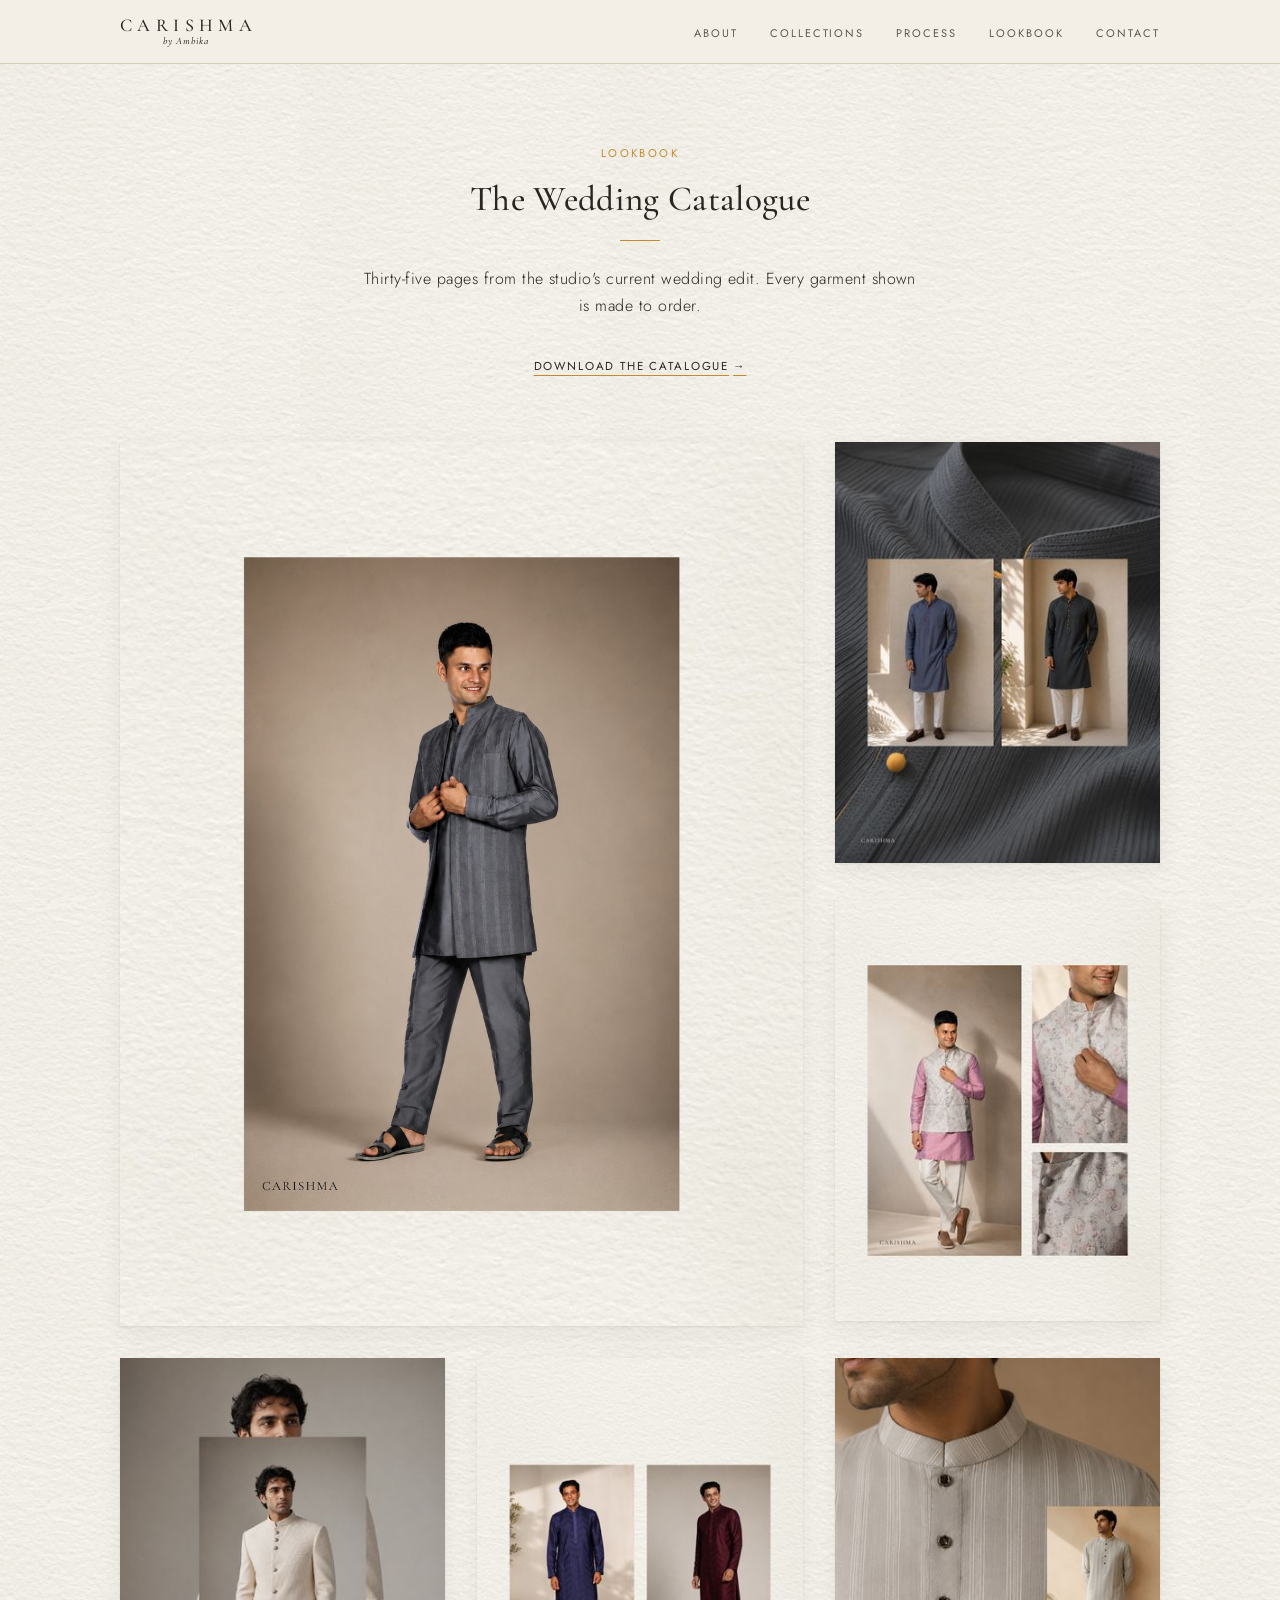
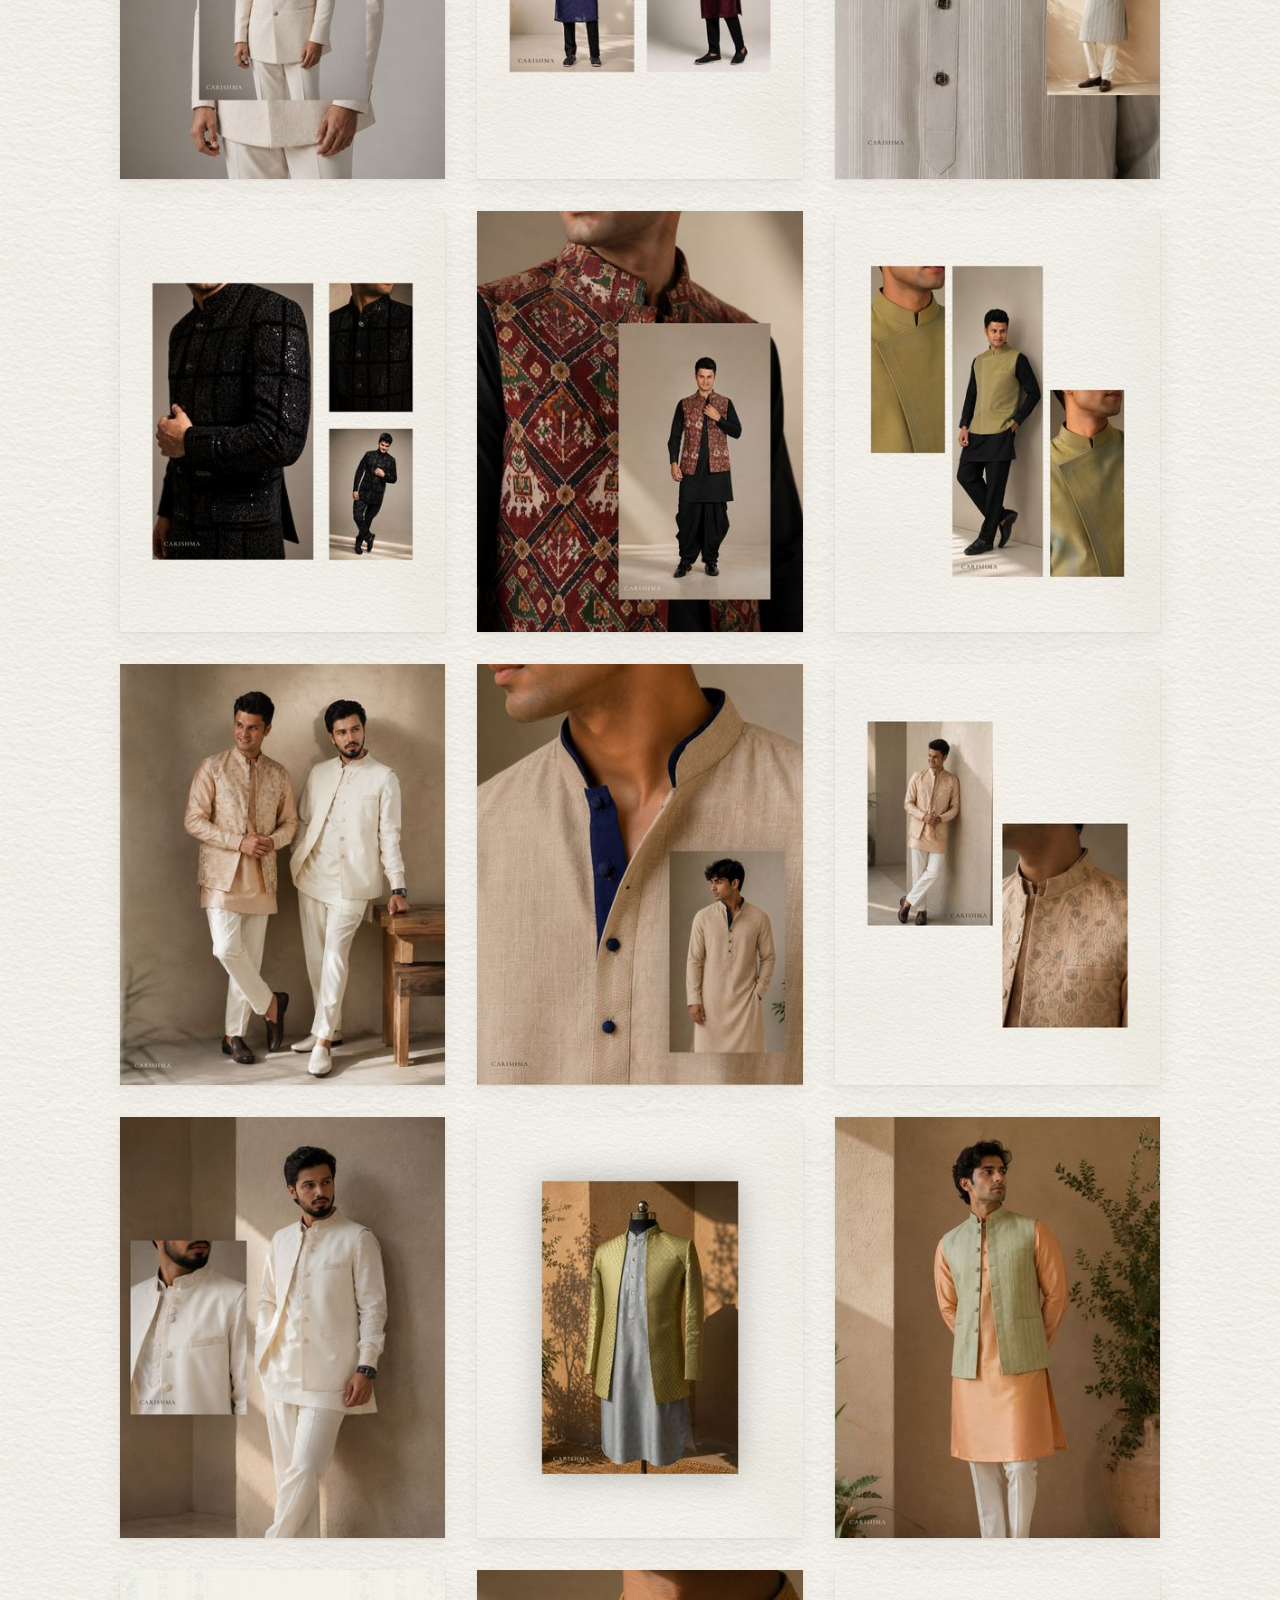
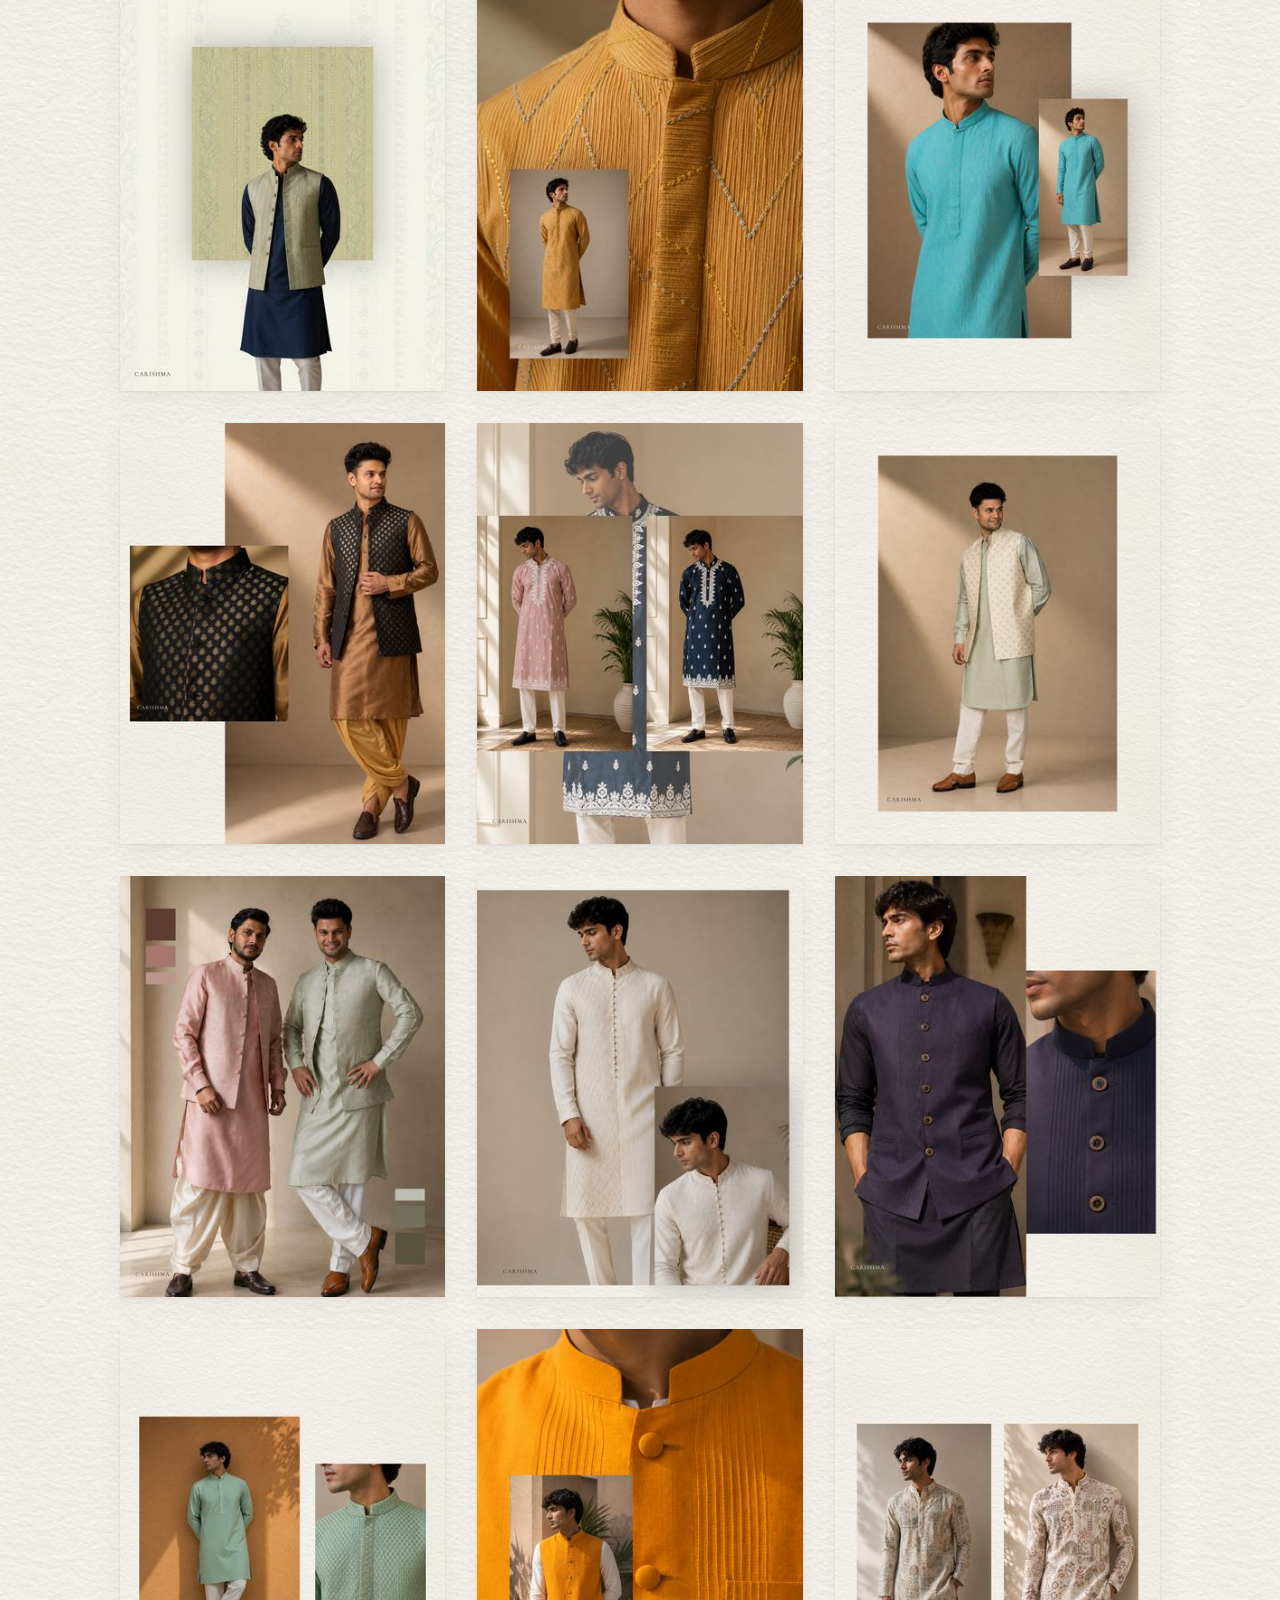
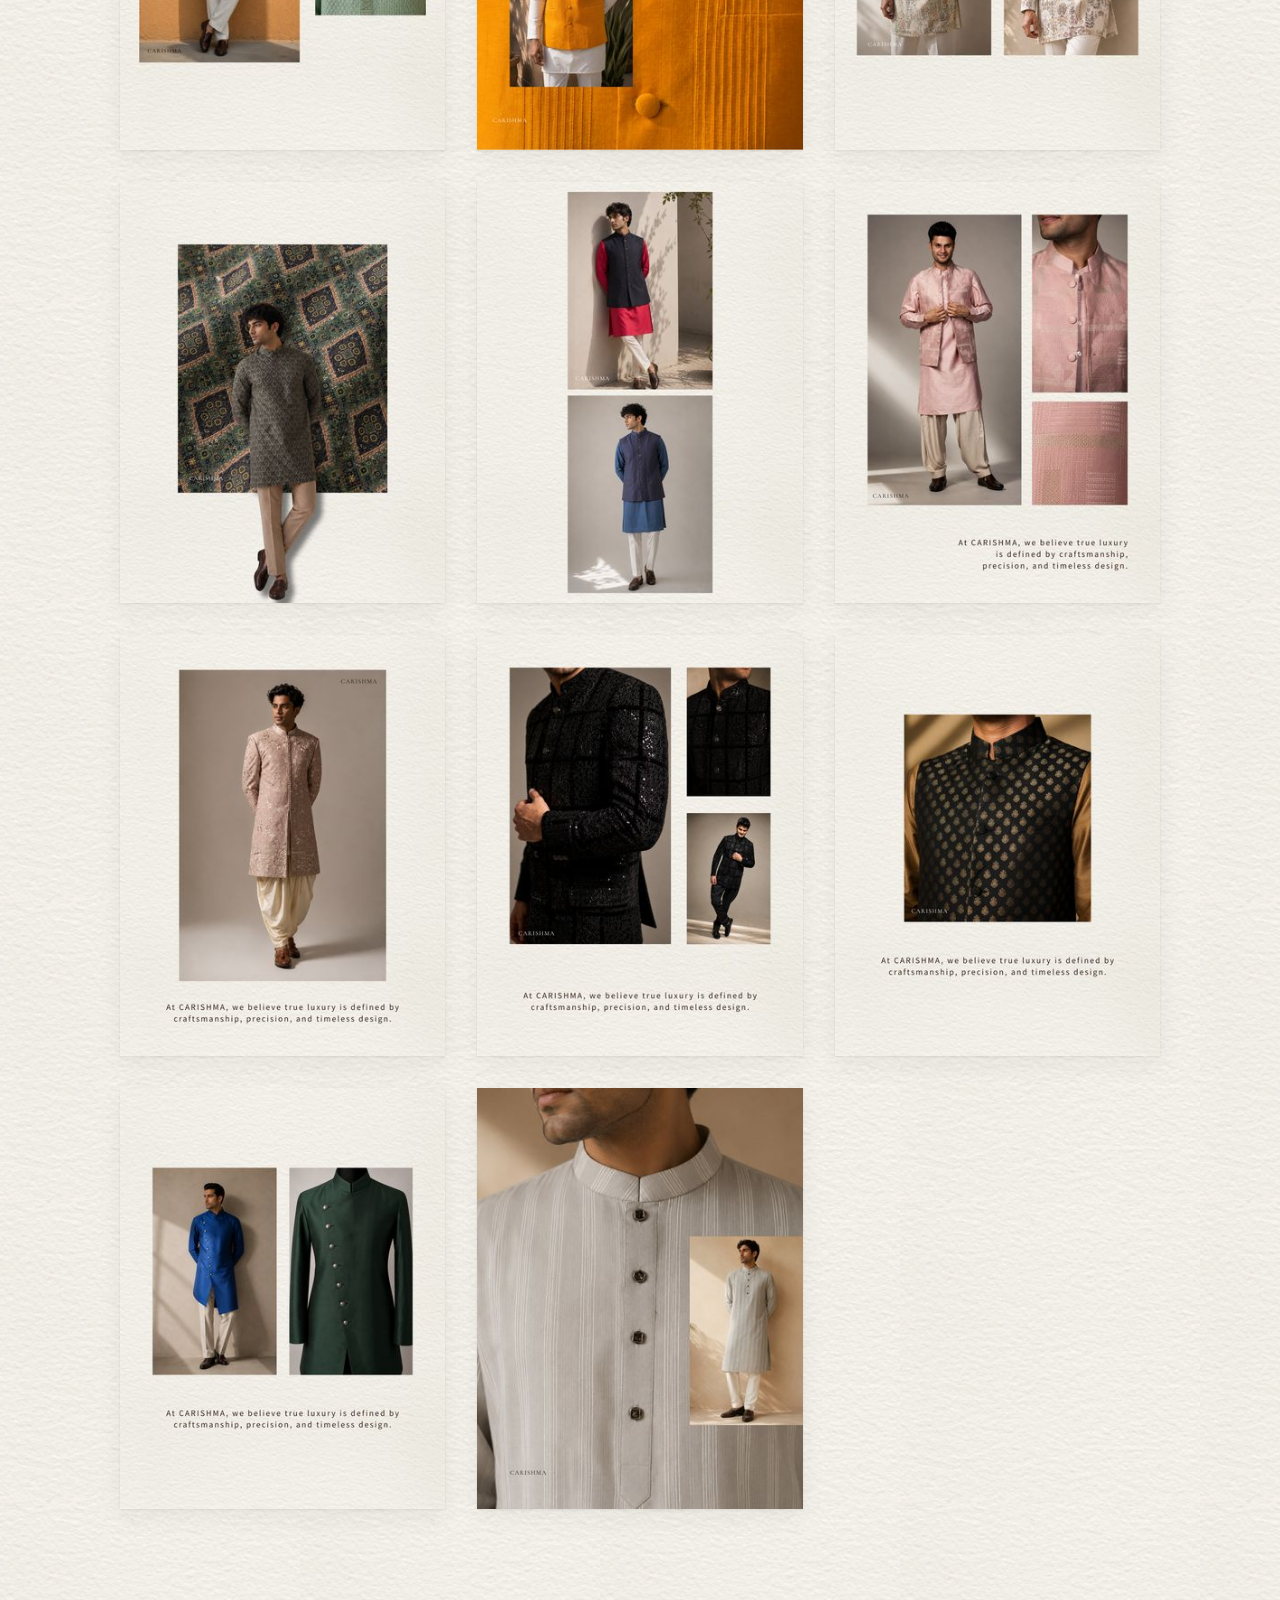
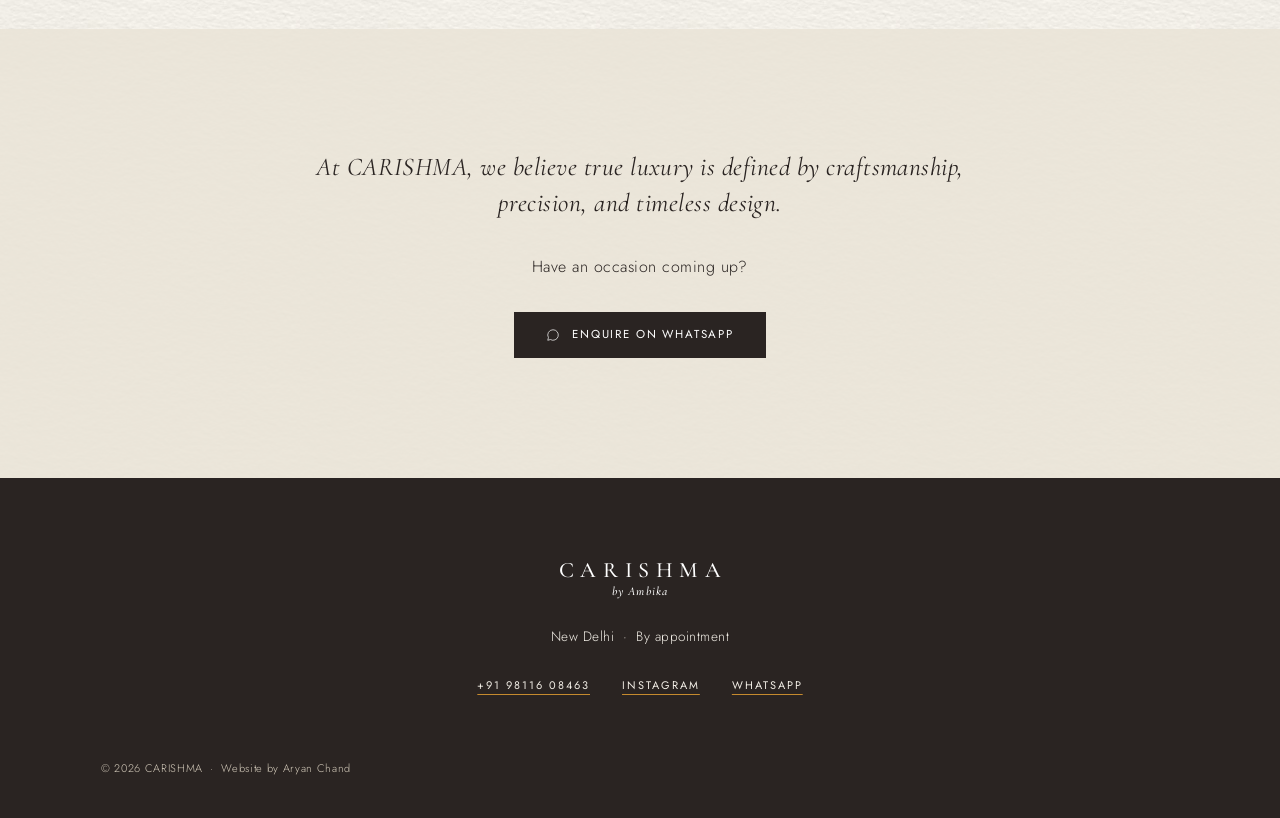
==== lookbook.html @ bf67cc85 "Build CARISHMA site: home, wedding catalogue lookbook, styles, scripts and assets" ====
<!DOCTYPE html>
<html lang="en">
<head>
  <meta charset="UTF-8">
  <meta name="viewport" content="width=device-width, initial-scale=1">
  <title>Wedding Catalogue | CARISHMA</title>
  <meta name="description" content="The CARISHMA wedding catalogue. Thirty-five pages of bespoke Indian menswear from the New Delhi studio, every garment made to order.">
  <link rel="icon" type="image/svg+xml" href="assets/favicon.svg">
  <link rel="preconnect" href="https://fonts.googleapis.com">
  <link rel="preconnect" href="https://fonts.gstatic.com" crossorigin>
  <link href="https://fonts.googleapis.com/css2?family=Cormorant+Garamond:ital,wght@0,400;0,500;1,400;1,500&family=Jost:wght@300;400;500&display=swap" rel="stylesheet">
  <link rel="stylesheet" href="css/style.css">
</head>
<body>

  <a class="skip-link" href="#main">Skip to content</a>

  <header id="site-header">
    <div class="container header__inner">
      <a class="wordmark header__wordmark" href="index.html" aria-label="CARISHMA by Ambika, home">
        <span class="wordmark__name">Carishma</span>
        <span class="wordmark__by">by Ambika</span>
      </a>
      <button class="nav__toggle" type="button" aria-expanded="false" aria-controls="nav-menu">Menu</button>
      <nav id="nav-menu" aria-label="Site">
        <ul class="nav__list">
          <li><a href="index.html#about">About</a></li>
          <li><a href="index.html#collections">Collections</a></li>
          <li><a href="index.html#process">Process</a></li>
          <li><a href="lookbook.html">Lookbook</a></li>
          <li><a href="index.html#enquire">Contact</a></li>
        </ul>
      </nav>
    </div>
  </header>

  <main id="main">

    <section class="container lookbook-intro">
      <span class="label">Lookbook</span>
      <h1>The Wedding Catalogue</h1>
      <p>Thirty-five pages from the studio's current wedding edit. Every garment shown is made to order.</p>
      <a class="link" href="assets/Carishma_Wedding_Catalogue.pdf" download>Download the catalogue</a>
    </section>

    <section class="container" aria-label="Catalogue pages">
      <div class="gallery">
        <figure id="page-01" class="page">
          <a class="page__link" href="assets/catalogue/page-01.jpg">
            <img src="assets/catalogue/page-01-sm.jpg" srcset="assets/catalogue/page-01-thumb.jpg 360w, assets/catalogue/page-01-sm.jpg 600w, assets/catalogue/page-01.jpg 1200w" sizes="(max-width: 720px) 100vw, 680px" width="1200" height="1553" alt="Charcoal pintuck kurta set, full length" fetchpriority="high" decoding="async">
          </a>
        </figure>
        <figure id="page-02" class="page">
          <a class="page__link" href="assets/catalogue/page-02.jpg">
            <img src="assets/catalogue/page-02-sm.jpg" srcset="assets/catalogue/page-02-thumb.jpg 360w, assets/catalogue/page-02-sm.jpg 600w, assets/catalogue/page-02.jpg 1200w" sizes="(max-width: 720px) 50vw, 340px" width="1200" height="1553" alt="Charcoal pintuck kurta, collar detail with two full-length views" decoding="async">
          </a>
        </figure>
        <figure id="page-03" class="page">
          <a class="page__link" href="assets/catalogue/page-03.jpg">
            <img src="assets/catalogue/page-03-sm.jpg" srcset="assets/catalogue/page-03-thumb.jpg 360w, assets/catalogue/page-03-sm.jpg 600w, assets/catalogue/page-03.jpg 1200w" sizes="(max-width: 720px) 50vw, 340px" width="1200" height="1553" alt="Grey floral printed Nehru jacket over pink kurta" decoding="async">
          </a>
        </figure>
        <figure id="page-04" class="page">
          <a class="page__link" href="assets/catalogue/page-04.jpg">
            <img src="assets/catalogue/page-04-sm.jpg" srcset="assets/catalogue/page-04-thumb.jpg 360w, assets/catalogue/page-04-sm.jpg 600w, assets/catalogue/page-04.jpg 1200w" sizes="(max-width: 720px) 50vw, 340px" width="1200" height="1553" alt="Ivory textured bandhgala with ivory trousers" decoding="async">
          </a>
        </figure>
        <figure id="page-05" class="page">
          <a class="page__link" href="assets/catalogue/page-05.jpg">
            <img src="assets/catalogue/page-05-sm.jpg" srcset="assets/catalogue/page-05-thumb.jpg 360w, assets/catalogue/page-05-sm.jpg 600w, assets/catalogue/page-05.jpg 1200w" sizes="(max-width: 720px) 50vw, 340px" width="1200" height="1553" alt="Navy and wine embroidered kurta sets, two looks" decoding="async">
          </a>
        </figure>
        <figure id="page-06" class="page">
          <a class="page__link" href="assets/catalogue/page-06.jpg">
            <img src="assets/catalogue/page-06-sm.jpg" srcset="assets/catalogue/page-06-thumb.jpg 360w, assets/catalogue/page-06-sm.jpg 600w, assets/catalogue/page-06.jpg 1200w" sizes="(max-width: 720px) 50vw, 340px" width="1200" height="1553" alt="Grey striped kurta, button placket detail" decoding="async">
          </a>
        </figure>
        <figure id="page-07" class="page">
          <a class="page__link" href="assets/catalogue/page-07.jpg">
            <img src="assets/catalogue/page-07-sm.jpg" srcset="assets/catalogue/page-07-thumb.jpg 360w, assets/catalogue/page-07-sm.jpg 600w, assets/catalogue/page-07.jpg 1200w" sizes="(max-width: 720px) 50vw, 340px" width="1200" height="1553" alt="Black sequinned check bandhgala" loading="lazy" decoding="async">
          </a>
        </figure>
        <figure id="page-08" class="page">
          <a class="page__link" href="assets/catalogue/page-08.jpg">
            <img src="assets/catalogue/page-08-sm.jpg" srcset="assets/catalogue/page-08-thumb.jpg 360w, assets/catalogue/page-08-sm.jpg 600w, assets/catalogue/page-08.jpg 1200w" sizes="(max-width: 720px) 50vw, 340px" width="1200" height="1553" alt="Red Patola-print Nehru jacket over black kurta and dhoti" loading="lazy" decoding="async">
          </a>
        </figure>
        <figure id="page-09" class="page">
          <a class="page__link" href="assets/catalogue/page-09.jpg">
            <img src="assets/catalogue/page-09-sm.jpg" srcset="assets/catalogue/page-09-thumb.jpg 360w, assets/catalogue/page-09-sm.jpg 600w, assets/catalogue/page-09.jpg 1200w" sizes="(max-width: 720px) 50vw, 340px" width="1200" height="1553" alt="Olive Nehru jacket over black kurta" loading="lazy" decoding="async">
          </a>
        </figure>
        <figure id="page-10" class="page">
          <a class="page__link" href="assets/catalogue/page-10.jpg">
            <img src="assets/catalogue/page-10-sm.jpg" srcset="assets/catalogue/page-10-thumb.jpg 360w, assets/catalogue/page-10-sm.jpg 600w, assets/catalogue/page-10.jpg 1200w" sizes="(max-width: 720px) 50vw, 340px" width="1200" height="1553" alt="Two men in beige and ivory bandhgala and Nehru jacket sets" loading="lazy" decoding="async">
          </a>
        </figure>
        <figure id="page-11" class="page">
          <a class="page__link" href="assets/catalogue/page-11.jpg">
            <img src="assets/catalogue/page-11-sm.jpg" srcset="assets/catalogue/page-11-thumb.jpg 360w, assets/catalogue/page-11-sm.jpg 600w, assets/catalogue/page-11.jpg 1200w" sizes="(max-width: 720px) 50vw, 340px" width="1200" height="1553" alt="Beige kurta with navy contrast collar, detail" loading="lazy" decoding="async">
          </a>
        </figure>
        <figure id="page-12" class="page">
          <a class="page__link" href="assets/catalogue/page-12.jpg">
            <img src="assets/catalogue/page-12-sm.jpg" srcset="assets/catalogue/page-12-thumb.jpg 360w, assets/catalogue/page-12-sm.jpg 600w, assets/catalogue/page-12.jpg 1200w" sizes="(max-width: 720px) 50vw, 340px" width="1200" height="1553" alt="Beige embroidered Nehru jacket over matching kurta" loading="lazy" decoding="async">
          </a>
        </figure>
        <figure id="page-13" class="page">
          <a class="page__link" href="assets/catalogue/page-13.jpg">
            <img src="assets/catalogue/page-13-sm.jpg" srcset="assets/catalogue/page-13-thumb.jpg 360w, assets/catalogue/page-13-sm.jpg 600w, assets/catalogue/page-13.jpg 1200w" sizes="(max-width: 720px) 50vw, 340px" width="1200" height="1553" alt="Ivory Nehru jacket over ivory kurta, seated" loading="lazy" decoding="async">
          </a>
        </figure>
        <figure id="page-14" class="page">
          <a class="page__link" href="assets/catalogue/page-14.jpg">
            <img src="assets/catalogue/page-14-sm.jpg" srcset="assets/catalogue/page-14-thumb.jpg 360w, assets/catalogue/page-14-sm.jpg 600w, assets/catalogue/page-14.jpg 1200w" sizes="(max-width: 720px) 50vw, 340px" width="1200" height="1553" alt="Lime brocade Nehru jacket over grey kurta on mannequin" loading="lazy" decoding="async">
          </a>
        </figure>
        <figure id="page-15" class="page">
          <a class="page__link" href="assets/catalogue/page-15.jpg">
            <img src="assets/catalogue/page-15-sm.jpg" srcset="assets/catalogue/page-15-thumb.jpg 360w, assets/catalogue/page-15-sm.jpg 600w, assets/catalogue/page-15.jpg 1200w" sizes="(max-width: 720px) 50vw, 340px" width="1200" height="1553" alt="Sage pintuck Nehru jacket over peach kurta" loading="lazy" decoding="async">
          </a>
        </figure>
        <figure id="page-16" class="page">
          <a class="page__link" href="assets/catalogue/page-16.jpg">
            <img src="assets/catalogue/page-16-sm.jpg" srcset="assets/catalogue/page-16-thumb.jpg 360w, assets/catalogue/page-16-sm.jpg 600w, assets/catalogue/page-16.jpg 1200w" sizes="(max-width: 720px) 50vw, 340px" width="1200" height="1553" alt="Sage jacquard Nehru jacket over navy kurta" loading="lazy" decoding="async">
          </a>
        </figure>
        <figure id="page-17" class="page">
          <a class="page__link" href="assets/catalogue/page-17.jpg">
            <img src="assets/catalogue/page-17-sm.jpg" srcset="assets/catalogue/page-17-thumb.jpg 360w, assets/catalogue/page-17-sm.jpg 600w, assets/catalogue/page-17.jpg 1200w" sizes="(max-width: 720px) 50vw, 340px" width="1200" height="1553" alt="Mustard pintuck kurta with zigzag embroidery, collar detail" loading="lazy" decoding="async">
          </a>
        </figure>
        <figure id="page-18" class="page">
          <a class="page__link" href="assets/catalogue/page-18.jpg">
            <img src="assets/catalogue/page-18-sm.jpg" srcset="assets/catalogue/page-18-thumb.jpg 360w, assets/catalogue/page-18-sm.jpg 600w, assets/catalogue/page-18.jpg 1200w" sizes="(max-width: 720px) 50vw, 340px" width="1200" height="1553" alt="Turquoise kurta set" loading="lazy" decoding="async">
          </a>
        </figure>
        <figure id="page-19" class="page">
          <a class="page__link" href="assets/catalogue/page-19.jpg">
            <img src="assets/catalogue/page-19-sm.jpg" srcset="assets/catalogue/page-19-thumb.jpg 360w, assets/catalogue/page-19-sm.jpg 600w, assets/catalogue/page-19.jpg 1200w" sizes="(max-width: 720px) 50vw, 340px" width="1200" height="1553" alt="Black embroidered Nehru jacket over bronze kurta and mustard dhoti" loading="lazy" decoding="async">
          </a>
        </figure>
        <figure id="page-20" class="page">
          <a class="page__link" href="assets/catalogue/page-20.jpg">
            <img src="assets/catalogue/page-20-sm.jpg" srcset="assets/catalogue/page-20-thumb.jpg 360w, assets/catalogue/page-20-sm.jpg 600w, assets/catalogue/page-20.jpg 1200w" sizes="(max-width: 720px) 50vw, 340px" width="1200" height="1553" alt="Rose and navy kurtas with white threadwork embroidery" loading="lazy" decoding="async">
          </a>
        </figure>
        <figure id="page-21" class="page">
          <a class="page__link" href="assets/catalogue/page-21.jpg">
            <img src="assets/catalogue/page-21-sm.jpg" srcset="assets/catalogue/page-21-thumb.jpg 360w, assets/catalogue/page-21-sm.jpg 600w, assets/catalogue/page-21.jpg 1200w" sizes="(max-width: 720px) 50vw, 340px" width="1200" height="1553" alt="Ivory printed Nehru jacket over sage kurta" loading="lazy" decoding="async">
          </a>
        </figure>
        <figure id="page-22" class="page">
          <a class="page__link" href="assets/catalogue/page-22.jpg">
            <img src="assets/catalogue/page-22-sm.jpg" srcset="assets/catalogue/page-22-thumb.jpg 360w, assets/catalogue/page-22-sm.jpg 600w, assets/catalogue/page-22.jpg 1200w" sizes="(max-width: 720px) 50vw, 340px" width="1200" height="1553" alt="Blush and sage Nehru jacket sets, two looks with colour swatches" loading="lazy" decoding="async">
          </a>
        </figure>
        <figure id="page-23" class="page">
          <a class="page__link" href="assets/catalogue/page-23.jpg">
            <img src="assets/catalogue/page-23-sm.jpg" srcset="assets/catalogue/page-23-thumb.jpg 360w, assets/catalogue/page-23-sm.jpg 600w, assets/catalogue/page-23.jpg 1200w" sizes="(max-width: 720px) 50vw, 340px" width="1200" height="1553" alt="Ivory self-textured kurta, two views" loading="lazy" decoding="async">
          </a>
        </figure>
        <figure id="page-24" class="page">
          <a class="page__link" href="assets/catalogue/page-24.jpg">
            <img src="assets/catalogue/page-24-sm.jpg" srcset="assets/catalogue/page-24-thumb.jpg 360w, assets/catalogue/page-24-sm.jpg 600w, assets/catalogue/page-24.jpg 1200w" sizes="(max-width: 720px) 50vw, 340px" width="1200" height="1553" alt="Navy pintuck Nehru jacket, button detail" loading="lazy" decoding="async">
          </a>
        </figure>
        <figure id="page-25" class="page">
          <a class="page__link" href="assets/catalogue/page-25.jpg">
            <img src="assets/catalogue/page-25-sm.jpg" srcset="assets/catalogue/page-25-thumb.jpg 360w, assets/catalogue/page-25-sm.jpg 600w, assets/catalogue/page-25.jpg 1200w" sizes="(max-width: 720px) 50vw, 340px" width="1200" height="1553" alt="Sage embroidered kurta against ochre wall" loading="lazy" decoding="async">
          </a>
        </figure>
        <figure id="page-26" class="page">
          <a class="page__link" href="assets/catalogue/page-26.jpg">
            <img src="assets/catalogue/page-26-sm.jpg" srcset="assets/catalogue/page-26-thumb.jpg 360w, assets/catalogue/page-26-sm.jpg 600w, assets/catalogue/page-26.jpg 1200w" sizes="(max-width: 720px) 50vw, 340px" width="1200" height="1553" alt="Mustard pintuck Nehru jacket, detail" loading="lazy" decoding="async">
          </a>
        </figure>
        <figure id="page-27" class="page">
          <a class="page__link" href="assets/catalogue/page-27.jpg">
            <img src="assets/catalogue/page-27-sm.jpg" srcset="assets/catalogue/page-27-thumb.jpg 360w, assets/catalogue/page-27-sm.jpg 600w, assets/catalogue/page-27.jpg 1200w" sizes="(max-width: 720px) 50vw, 340px" width="1200" height="1553" alt="Two printed kurtas in cream florals" loading="lazy" decoding="async">
          </a>
        </figure>
        <figure id="page-28" class="page">
          <a class="page__link" href="assets/catalogue/page-28.jpg">
            <img src="assets/catalogue/page-28-sm.jpg" srcset="assets/catalogue/page-28-thumb.jpg 360w, assets/catalogue/page-28-sm.jpg 600w, assets/catalogue/page-28.jpg 1200w" sizes="(max-width: 720px) 50vw, 340px" width="1200" height="1553" alt="Olive Ajrakh-print kurta" loading="lazy" decoding="async">
          </a>
        </figure>
        <figure id="page-29" class="page">
          <a class="page__link" href="assets/catalogue/page-29.jpg">
            <img src="assets/catalogue/page-29-sm.jpg" srcset="assets/catalogue/page-29-thumb.jpg 360w, assets/catalogue/page-29-sm.jpg 600w, assets/catalogue/page-29.jpg 1200w" sizes="(max-width: 720px) 50vw, 340px" width="1200" height="1553" alt="Navy Nehru jacket over red kurta and over blue kurta, two looks" loading="lazy" decoding="async">
          </a>
        </figure>
        <figure id="page-30" class="page">
          <a class="page__link" href="assets/catalogue/page-30.jpg">
            <img src="assets/catalogue/page-30-sm.jpg" srcset="assets/catalogue/page-30-thumb.jpg 360w, assets/catalogue/page-30-sm.jpg 600w, assets/catalogue/page-30.jpg 1200w" sizes="(max-width: 720px) 50vw, 340px" width="1200" height="1553" alt="Rose pink Nehru jacket and kurta with dhoti, fabric detail" loading="lazy" decoding="async">
          </a>
        </figure>
        <figure id="page-31" class="page">
          <a class="page__link" href="assets/catalogue/page-31.jpg">
            <img src="assets/catalogue/page-31-sm.jpg" srcset="assets/catalogue/page-31-thumb.jpg 360w, assets/catalogue/page-31-sm.jpg 600w, assets/catalogue/page-31.jpg 1200w" sizes="(max-width: 720px) 50vw, 340px" width="1200" height="1553" alt="Rose pink embroidered sherwani with ivory dhoti" loading="lazy" decoding="async">
          </a>
        </figure>
        <figure id="page-32" class="page">
          <a class="page__link" href="assets/catalogue/page-32.jpg">
            <img src="assets/catalogue/page-32-sm.jpg" srcset="assets/catalogue/page-32-thumb.jpg 360w, assets/catalogue/page-32-sm.jpg 600w, assets/catalogue/page-32.jpg 1200w" sizes="(max-width: 720px) 50vw, 340px" width="1200" height="1553" alt="Black sequinned check bandhgala, three views" loading="lazy" decoding="async">
          </a>
        </figure>
        <figure id="page-33" class="page">
          <a class="page__link" href="assets/catalogue/page-33.jpg">
            <img src="assets/catalogue/page-33-sm.jpg" srcset="assets/catalogue/page-33-thumb.jpg 360w, assets/catalogue/page-33-sm.jpg 600w, assets/catalogue/page-33.jpg 1200w" sizes="(max-width: 720px) 50vw, 340px" width="1200" height="1553" alt="Black brocade Nehru jacket with gold motif over bronze kurta" loading="lazy" decoding="async">
          </a>
        </figure>
        <figure id="page-34" class="page">
          <a class="page__link" href="assets/catalogue/page-34.jpg">
            <img src="assets/catalogue/page-34-sm.jpg" srcset="assets/catalogue/page-34-thumb.jpg 360w, assets/catalogue/page-34-sm.jpg 600w, assets/catalogue/page-34.jpg 1200w" sizes="(max-width: 720px) 50vw, 340px" width="1200" height="1553" alt="Royal blue kurta and emerald green angrakha-style sherwani" loading="lazy" decoding="async">
          </a>
        </figure>
        <figure id="page-35" class="page">
          <a class="page__link" href="assets/catalogue/page-35.jpg">
            <img src="assets/catalogue/page-35-sm.jpg" srcset="assets/catalogue/page-35-thumb.jpg 360w, assets/catalogue/page-35-sm.jpg 600w, assets/catalogue/page-35.jpg 1200w" sizes="(max-width: 720px) 50vw, 340px" width="1200" height="1553" alt="Grey striped kurta, collar and button detail" loading="lazy" decoding="async">
          </a>
        </figure>
      </div>
    </section>

    <section class="section section--alt cta-band">
      <div class="container" data-reveal>
        <p class="motto">At CARISHMA, we believe true luxury is defined by craftsmanship, precision, and timeless design.</p>
        <p>Have an occasion coming up?</p>
        <a class="btn" href="https://wa.me/919811608463?text=Hello%20Ambika%2C%20I%27d%20like%20to%20enquire%20about%20a%20bespoke%20order." target="_blank" rel="noopener">
          <svg viewBox="0 0 24 24" aria-hidden="true"><path d="M12 3a9 9 0 0 0-7.8 13.5L3 21l4.6-1.2A9 9 0 1 0 12 3z"/></svg>
          Enquire on WhatsApp
        </a>
      </div>
    </section>

  </main>

  <footer class="site-footer">
    <a class="wordmark" href="index.html" aria-label="CARISHMA by Ambika, home">
      <span class="wordmark__name">Carishma</span>
      <span class="wordmark__by">by Ambika</span>
    </a>
    <p class="footer__line">New Delhi &nbsp;&middot;&nbsp; By appointment</p>
    <div class="footer__links">
      <a href="tel:+919811608463">+91 98116 08463</a>
      <a href="https://www.instagram.com/label_ambikacarishma/" target="_blank" rel="noopener">Instagram</a>
      <a href="https://wa.me/919811608463?text=Hello%20Ambika%2C%20I%27d%20like%20to%20enquire%20about%20a%20bespoke%20order." target="_blank" rel="noopener">WhatsApp</a>
    </div>
    <p class="footer__small">&copy; 2026 CARISHMA &nbsp;&middot;&nbsp; Website by Aryan Chand</p>
  </footer>

  <div class="enquire-bar">
    <a class="link" href="https://wa.me/919811608463?text=Hello%20Ambika%2C%20I%27d%20like%20to%20enquire%20about%20a%20bespoke%20order." target="_blank" rel="noopener">Enquire on WhatsApp</a>
  </div>

  <div id="lightbox" class="lightbox" role="dialog" aria-modal="true" aria-label="Catalogue page" hidden>
    <button class="lightbox__btn lightbox__close" type="button">Close</button>
    <button class="lightbox__btn lightbox__prev" type="button" aria-label="Previous page">&larr;</button>
    <img class="lightbox__img" alt="">
    <button class="lightbox__btn lightbox__next" type="button" aria-label="Next page">&rarr;</button>
    <p class="lightbox__counter" aria-live="polite"></p>
  </div>

  <script src="js/main.js"></script>
</body>
</html>
---- css/style.css ----
/* ==========================================================================
   CARISHMA
   Stylesheet order: custom properties, reset, element base styles, layout
   utilities, header and nav, buttons and links, hero, about, collections,
   process, instagram, contact form, footer, mobile enquiry bar, gallery,
   lightbox, reveal, media query.
   ========================================================================== */


/* 1. Custom properties
   ------------------------------------------------------------------------ */
:root {
  --paper:    #F3EFE7;
  --paper-2:  #EAE4D8;
  --line:     #D6CDBD;
  --ink:      #2A2422;
  --ink-soft: #5E5650;
  --ochre:    #C58A2E;
  --sage:     #8E9B7F;
  --white:    #FFFFFF;

  --font-display: "Cormorant Garamond", Georgia, "Times New Roman", serif;
  --font-body:    "Jost", "Helvetica Neue", Arial, sans-serif;

  --shadow-sheet: 0 1px 2px rgba(42, 36, 34, .08), 0 8px 24px rgba(42, 36, 34, .06);

  --container: 1120px;
  --gutter:    40px;
  --section:   120px;
  --header-h:  64px;
}


/* 2. Reset
   ------------------------------------------------------------------------ */
*,
*::before,
*::after {
  box-sizing: border-box;
  margin: 0;
  padding: 0;
}

html {
  -webkit-text-size-adjust: 100%;
  scroll-behavior: smooth;
}

img {
  display: block;
  max-width: 100%;
  height: auto;
}

button,
input,
textarea {
  font: inherit;
  color: inherit;
  background: none;
  border: 0;
}

button {
  cursor: pointer;
}

ul,
ol {
  list-style: none;
}


/* 3. Element base styles
   ------------------------------------------------------------------------ */
body {
  font-family: var(--font-body);
  font-weight: 300;
  font-size: 1rem;
  line-height: 1.7;
  letter-spacing: .03em;
  color: var(--ink);
  background: var(--paper) url(../assets/paper-tile.jpg) repeat;
  background-size: 300px;
}

h1,
h2,
h3 {
  font-family: var(--font-display);
  font-weight: 500;
  line-height: 1.15;
  letter-spacing: .01em;
}

h2 {
  font-size: 2.2rem;
  text-align: center;
}

h2::after {
  content: "";
  display: block;
  width: 40px;
  height: 1px;
  margin: 20px auto 0;
  background: var(--ochre);
}

h3 {
  font-size: 1.3rem;
}

p {
  max-width: 62ch;
}

a {
  color: inherit;
  text-decoration: none;
}

em {
  font-family: var(--font-display);
  font-style: italic;
  font-size: 1.1em;
}

:focus-visible {
  outline: 1px solid var(--ochre);
  outline-offset: 4px;
}


/* 4. Layout utilities
   ------------------------------------------------------------------------ */
.container {
  width: 100%;
  max-width: var(--container);
  margin: 0 auto;
  padding: 0 var(--gutter);
}

.section {
  padding: var(--section) 0;
}

.section--alt {
  position: relative;
}

.section--alt::before {
  content: "";
  position: absolute;
  inset: 0;
  background: var(--paper-2);
  opacity: .85;
  z-index: -1;
}

.section__head {
  text-align: center;
  margin-bottom: 64px;
}

.section__head p {
  margin: 24px auto 0;
}

.label {
  display: block;
  font-family: var(--font-body);
  font-weight: 400;
  font-size: .7rem;
  text-transform: uppercase;
  letter-spacing: .22em;
  color: var(--ochre);
  margin-bottom: 16px;
}

.centered {
  text-align: center;
}

.skip-link {
  position: absolute;
  top: -100px;
  left: 16px;
  padding: 8px 16px;
  background: var(--ink);
  color: var(--white);
  font-size: .72rem;
  text-transform: uppercase;
  letter-spacing: .16em;
  z-index: 200;
}

.skip-link:focus {
  top: 16px;
}

.wordmark {
  display: inline-flex;
  flex-direction: column;
  align-items: center;
  font-family: var(--font-display);
  font-weight: 500;
  line-height: 1;
}

.wordmark__name {
  text-transform: uppercase;
  letter-spacing: .3em;
  margin-right: -.3em;
}

.wordmark__by {
  font-style: italic;
  font-size: .55em;
  letter-spacing: .1em;
  margin-top: .35em;
}


/* 5. Header and nav
   ------------------------------------------------------------------------ */
#site-header {
  position: sticky;
  top: 0;
  z-index: 50;
  height: var(--header-h);
  background: color-mix(in srgb, var(--paper) 92%, transparent);
  -webkit-backdrop-filter: blur(6px);
  backdrop-filter: blur(6px);
  border-bottom: 1px solid var(--line);
  transition: box-shadow 300ms ease;
}

#site-header.is-scrolled {
  box-shadow: 0 1px 2px rgba(42, 36, 34, .04);
}

.header__inner {
  height: 100%;
  display: flex;
  align-items: center;
  justify-content: space-between;
}

.header__wordmark {
  font-size: 18px;
}

.nav__list {
  display: flex;
  gap: 32px;
}

.nav__list a,
.nav__toggle {
  font-family: var(--font-body);
  font-weight: 400;
  font-size: 11px;
  text-transform: uppercase;
  letter-spacing: .18em;
  color: var(--ink-soft);
  transition: color 300ms ease;
}

.nav__list a:hover,
.nav__toggle:hover {
  color: var(--ink);
}

.nav__toggle {
  display: none;
  padding: 8px 0;
}


/* 6. Buttons and links
   ------------------------------------------------------------------------ */
.btn {
  display: inline-flex;
  align-items: center;
  gap: 12px;
  padding: 16px 32px;
  background: var(--ink);
  color: var(--white);
  font-family: var(--font-body);
  font-weight: 400;
  font-size: .72rem;
  text-transform: uppercase;
  letter-spacing: .16em;
  line-height: 1;
  transition: background 300ms ease;
}

.btn:hover {
  background: color-mix(in srgb, var(--ink) 85%, transparent);
}

.btn svg {
  width: 14px;
  height: 14px;
  fill: none;
  stroke: currentColor;
  stroke-width: 1.2;
}

.link {
  display: inline-flex;
  align-items: baseline;
  gap: 4px;
  font-family: var(--font-body);
  font-weight: 400;
  font-size: .72rem;
  text-transform: uppercase;
  letter-spacing: .16em;
  color: var(--ink);
  text-decoration: underline;
  text-decoration-color: var(--ochre);
  text-decoration-thickness: 1px;
  text-underline-offset: 5px;
  transition: text-decoration-color 300ms ease;
}

.link::after {
  content: "\2192";
  display: inline-block;
  font-weight: 300;
  transition: transform 300ms ease;
}

.link:hover {
  text-decoration-color: var(--ink);
}

.link:hover::after {
  transform: translateX(3px);
}

.frame {
  position: relative;
  aspect-ratio: 3 / 4;
  overflow: hidden;
  background: var(--paper-2);
  box-shadow: var(--shadow-sheet);
}

.frame img {
  width: 100%;
  height: 100%;
  object-fit: cover;
  transition: transform 800ms ease;
}

.frame:hover img {
  transform: scale(1.02);
}


/* 7. Hero
   ------------------------------------------------------------------------ */
.hero {
  min-height: 88svh;
  display: grid;
  grid-template-columns: 6fr 5fr;
  gap: 64px;
  align-items: center;
  padding: 48px 0 80px;
}

.hero__label {
  margin-bottom: 32px;
}

.hero h1 {
  font-size: 3.2rem;
  text-transform: uppercase;
  letter-spacing: .06em;
  line-height: 1.1;
  max-width: 14ch;
}

.hero__sub {
  margin-top: 24px;
  font-size: 1rem;
}

.hero__actions {
  margin-top: 40px;
  display: flex;
  flex-direction: column;
  align-items: flex-start;
  gap: 28px;
}

.hero__figure {
  margin-top: 24px;
}


/* 8. About
   ------------------------------------------------------------------------ */
.about {
  display: grid;
  grid-template-columns: 5fr 7fr;
  gap: 80px;
  align-items: center;
}

.about__portrait {
  aspect-ratio: 787 / 879;
}

.about__lead {
  font-family: var(--font-display);
  font-weight: 500;
  font-size: 1.5rem;
  line-height: 1.3;
  margin-bottom: 24px;
}

.about-us {
  max-width: 680px;
  margin: var(--section) auto 0;
  text-align: center;
}

.about-us p {
  margin: 0 auto 20px;
  max-width: none;
}

.motto {
  font-family: var(--font-display);
  font-style: italic;
  font-weight: 400;
  font-size: 1.6rem;
  line-height: 1.4;
  margin-bottom: 40px;
}


/* 9. Collections
   ------------------------------------------------------------------------ */
.collections {
  display: flex;
  flex-direction: column;
  gap: 96px;
}

.collection {
  display: grid;
  grid-template-columns: 5fr 7fr;
  gap: 48px;
  align-items: center;
}

.collection:nth-child(even) .collection__text {
  order: 2;
}

.collection__numeral {
  display: block;
  font-family: var(--font-display);
  font-weight: 400;
  font-size: 1.2rem;
  color: var(--ochre);
  margin-bottom: 16px;
}

.collection__text h3 {
  font-size: 2rem;
  margin-bottom: 16px;
}

.collection__text p {
  margin-bottom: 28px;
}

.collection__figure {
  display: block;
}


/* 10. Process
   ------------------------------------------------------------------------ */
.process {
  max-width: 560px;
  margin: 0 auto;
}

.step {
  display: grid;
  grid-template-columns: 64px 1fr;
  padding: 40px 0;
  border-top: 1px solid var(--line);
}

.step:last-child {
  border-bottom: 1px solid var(--line);
}

.step__numeral {
  font-family: var(--font-display);
  font-weight: 400;
  font-size: 1.6rem;
  line-height: 1;
  color: var(--ochre);
  padding-top: 6px;
}

.step h3 {
  margin-bottom: 8px;
}

.process__note {
  margin-top: 48px;
  text-align: center;
  font-family: var(--font-display);
  font-style: italic;
  font-size: 1.2rem;
}


/* 11. Instagram
   ------------------------------------------------------------------------ */
.ig-grid {
  display: grid;
  grid-template-columns: repeat(3, 1fr);
  gap: 32px;
}

.ig-grid:empty {
  display: none;
}

.ig-card {
  max-width: 100%;
  min-height: 400px;
  background: var(--paper-2);
  box-shadow: var(--shadow-sheet);
}

.ig-card blockquote {
  margin: 0;
}

.ig-card .instagram-media {
  min-width: 0;
}

.instagram__handle a {
  transition: color 300ms ease;
}

.instagram__handle a:hover {
  color: var(--ink-soft);
}

.instagram__follow {
  margin-top: 64px;
  text-align: center;
}


/* 12. Contact form
   ------------------------------------------------------------------------ */
.contact {
  display: grid;
  grid-template-columns: 1fr 1fr;
  gap: 96px;
  align-items: start;
}

.contact__links {
  margin-top: 32px;
  display: flex;
  flex-direction: column;
  align-items: flex-start;
  gap: 20px;
}

.field {
  display: flex;
  flex-direction: column;
  margin-bottom: 36px;
}

.field label {
  font-family: var(--font-body);
  font-weight: 400;
  font-size: 11px;
  text-transform: uppercase;
  letter-spacing: .18em;
  color: var(--ink-soft);
  margin-bottom: 4px;
}

.field input,
.field textarea {
  width: 100%;
  padding: 10px 0;
  background: transparent;
  border-bottom: 1px solid var(--line);
  border-radius: 0;
  font-weight: 300;
  transition: border-color 300ms ease;
}

.field textarea {
  min-height: 96px;
  resize: vertical;
}

.field input:focus,
.field textarea:focus {
  outline: none;
  border-bottom-color: var(--ochre);
}

.field__error {
  display: none;
  font-size: 12px;
  color: var(--ochre);
  margin-top: 8px;
}

.field.has-error .field__error {
  display: block;
}

.field.has-error input,
.field.has-error textarea {
  border-bottom-color: var(--ochre);
}

.form__helper {
  margin-top: 16px;
  font-size: 12px;
  color: var(--ink-soft);
}


/* 13. Footer
   ------------------------------------------------------------------------ */
.site-footer {
  background: var(--ink);
  color: var(--paper);
  text-align: center;
  padding: 80px var(--gutter) 40px;
}

.site-footer .wordmark {
  font-size: 22px;
  color: var(--white);
}

.footer__line {
  margin: 28px auto 0;
  font-size: .85rem;
  color: var(--paper);
}

.footer__links {
  display: flex;
  justify-content: center;
  flex-wrap: wrap;
  gap: 32px;
  margin-top: 28px;
}

.footer__links a {
  font-family: var(--font-body);
  font-weight: 400;
  font-size: 11px;
  text-transform: uppercase;
  letter-spacing: .18em;
  color: var(--paper);
  text-decoration: underline;
  text-decoration-color: var(--ochre);
  text-decoration-thickness: 1px;
  text-underline-offset: 5px;
  transition: text-decoration-color 300ms ease;
}

.footer__links a:hover {
  text-decoration-color: var(--white);
}

.footer__small {
  margin-top: 64px;
  font-size: 11px;
  letter-spacing: .06em;
  color: var(--line);
}


/* 14. Mobile enquiry bar
   ------------------------------------------------------------------------ */
.enquire-bar {
  display: none;
  position: fixed;
  left: 0;
  right: 0;
  bottom: 0;
  height: 44px;
  z-index: 40;
  align-items: center;
  justify-content: center;
  background: color-mix(in srgb, var(--paper) 95%, transparent);
  border-top: 1px solid var(--line);
}

body.menu-open .enquire-bar,
body.lightbox-open .enquire-bar {
  display: none;
}


/* 15. Gallery (lookbook)
   ------------------------------------------------------------------------ */
.lookbook-intro {
  padding-top: 80px;
  padding-bottom: 64px;
  text-align: center;
}

.lookbook-intro h1 {
  font-size: 2.2rem;
}

.lookbook-intro h1::after {
  content: "";
  display: block;
  width: 40px;
  height: 1px;
  margin: 20px auto 0;
  background: var(--ochre);
}

.lookbook-intro p {
  margin: 24px auto 32px;
}

.gallery {
  display: grid;
  grid-template-columns: repeat(3, 1fr);
  gap: 32px;
  align-items: start;
  padding-bottom: var(--section);
}

.page {
  scroll-margin-top: 90px;
}

.page:first-child {
  grid-column: span 2;
  grid-row: span 2;
}

.page__link {
  display: block;
  overflow: hidden;
  background: var(--paper-2);
  box-shadow: var(--shadow-sheet);
}

.page__link img {
  width: 100%;
  aspect-ratio: 1200 / 1553;
  transition: transform 800ms ease;
}

.page__link:hover img {
  transform: scale(1.02);
}

.cta-band {
  text-align: center;
}

.cta-band .motto {
  max-width: 680px;
  margin: 0 auto 32px;
}

.cta-band p {
  margin: 0 auto 32px;
}


/* 16. Lightbox
   ------------------------------------------------------------------------ */
.lightbox {
  position: fixed;
  inset: 0;
  z-index: 100;
  display: flex;
  align-items: center;
  justify-content: center;
  background: color-mix(in srgb, var(--paper) 96%, transparent);
}

.lightbox[hidden] {
  display: none;
}

.lightbox__img {
  max-width: min(90vw, 70vh);
  max-height: 88vh;
  width: auto;
  height: auto;
  box-shadow: var(--shadow-sheet);
}

.lightbox__btn {
  position: absolute;
  font-family: var(--font-body);
  font-weight: 400;
  font-size: 11px;
  text-transform: uppercase;
  letter-spacing: .18em;
  color: var(--ink-soft);
  padding: 12px;
  transition: color 300ms ease;
}

.lightbox__btn:hover {
  color: var(--ink);
}

.lightbox__close {
  top: 20px;
  right: 28px;
}

.lightbox__prev,
.lightbox__next {
  top: 50%;
  transform: translateY(-50%);
  font-family: var(--font-display);
  font-weight: 300;
  font-size: 2rem;
  letter-spacing: 0;
  padding: 24px;
}

.lightbox__prev {
  left: 20px;
}

.lightbox__next {
  right: 20px;
}

.lightbox__counter {
  position: absolute;
  bottom: 24px;
  left: 0;
  right: 0;
  text-align: center;
  font-size: 12px;
  letter-spacing: .12em;
  color: var(--ink-soft);
}

body.lightbox-open {
  overflow: hidden;
}


/* 17. Reveal on scroll
   ------------------------------------------------------------------------ */
.js [data-reveal] {
  opacity: 0;
  transform: translateY(16px);
  transition: opacity 600ms ease, transform 600ms ease;
}

.js [data-reveal].is-visible {
  opacity: 1;
  transform: none;
}

@media (prefers-reduced-motion: reduce) {
  html {
    scroll-behavior: auto;
  }

  .js [data-reveal] {
    opacity: 1;
    transform: none;
    transition: none;
  }

  .frame img,
  .page__link img,
  .link::after {
    transition: none;
  }
}


/* 18. Media query
   ------------------------------------------------------------------------ */
@media (max-width: 720px) {
  :root {
    --gutter: 24px;
    --section: 80px;
  }

  body {
    padding-bottom: 44px;
  }

  h2 {
    font-size: 1.8rem;
  }

  /* Nav */
  .nav__toggle {
    display: block;
  }

  #nav-menu {
    position: absolute;
    top: var(--header-h);
    left: 0;
    right: 0;
    max-height: 0;
    overflow: hidden;
    background: var(--paper);
    transition: max-height 400ms ease;
  }

  #nav-menu.is-open {
    max-height: 420px;
    border-bottom: 1px solid var(--line);
  }

  .nav__list {
    flex-direction: column;
    gap: 0;
    padding: 16px var(--gutter) 24px;
  }

  .nav__list a {
    display: block;
    padding: 12px 0;
    font-family: var(--font-display);
    font-weight: 400;
    font-size: 1.4rem;
    text-transform: none;
    letter-spacing: .02em;
    color: var(--ink);
  }

  /* Hero */
  .hero {
    grid-template-columns: 1fr;
    gap: 40px;
    min-height: 0;
    padding: 32px 0 var(--section);
  }

  .hero__figure {
    order: -1;
    margin-top: 0;
  }

  .hero h1 {
    font-size: 2.2rem;
  }

  .hero__label {
    margin-bottom: 20px;
  }

  /* About */
  .about {
    grid-template-columns: 1fr;
    gap: 40px;
  }

  /* Collections */
  .collections {
    gap: 64px;
  }

  .collection {
    grid-template-columns: 1fr;
    gap: 24px;
  }

  .collection:nth-child(even) .collection__text {
    order: 0;
  }

  .collection__figure {
    order: -1;
  }

  .collection__text h3 {
    font-size: 1.7rem;
  }

  /* Process */
  .step {
    grid-template-columns: 48px 1fr;
    padding: 32px 0;
  }

  /* Instagram */
  .ig-grid {
    grid-template-columns: 1fr;
  }

  /* Contact */
  .contact {
    grid-template-columns: 1fr;
    gap: 56px;
  }

  /* Footer */
  .footer__links {
    gap: 20px 28px;
  }

  /* Enquiry bar */
  .enquire-bar {
    display: flex;
  }

  /* Gallery */
  .gallery {
    grid-template-columns: repeat(2, 1fr);
    gap: 16px;
  }

  .page:first-child {
    grid-column: span 2;
    grid-row: auto;
  }

  .lookbook-intro {
    padding-top: 56px;
  }

  /* Lightbox */
  .lightbox__img {
    max-width: 86vw;
    max-height: 78vh;
  }

  .lightbox__prev,
  .lightbox__next {
    top: auto;
    bottom: 48px;
    transform: none;
  }

  .lightbox__counter {
    bottom: 64px;
  }
}
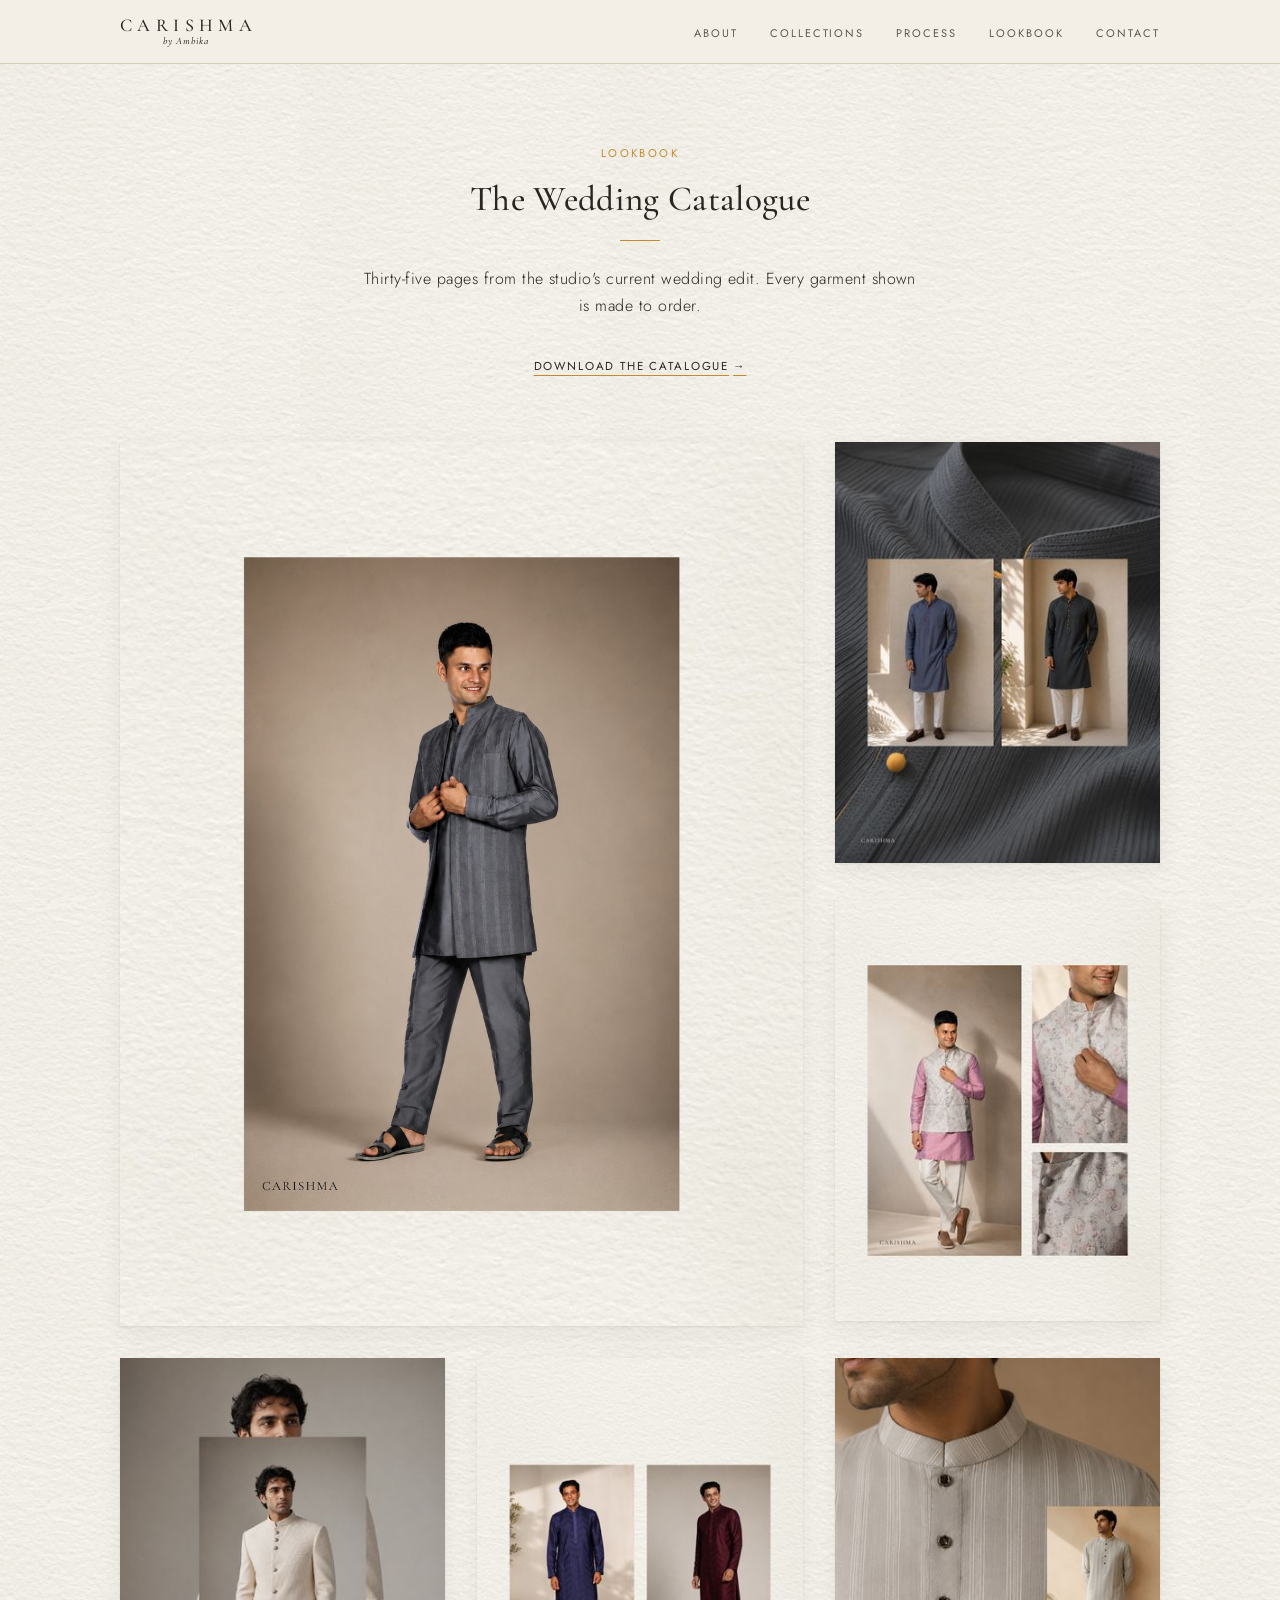
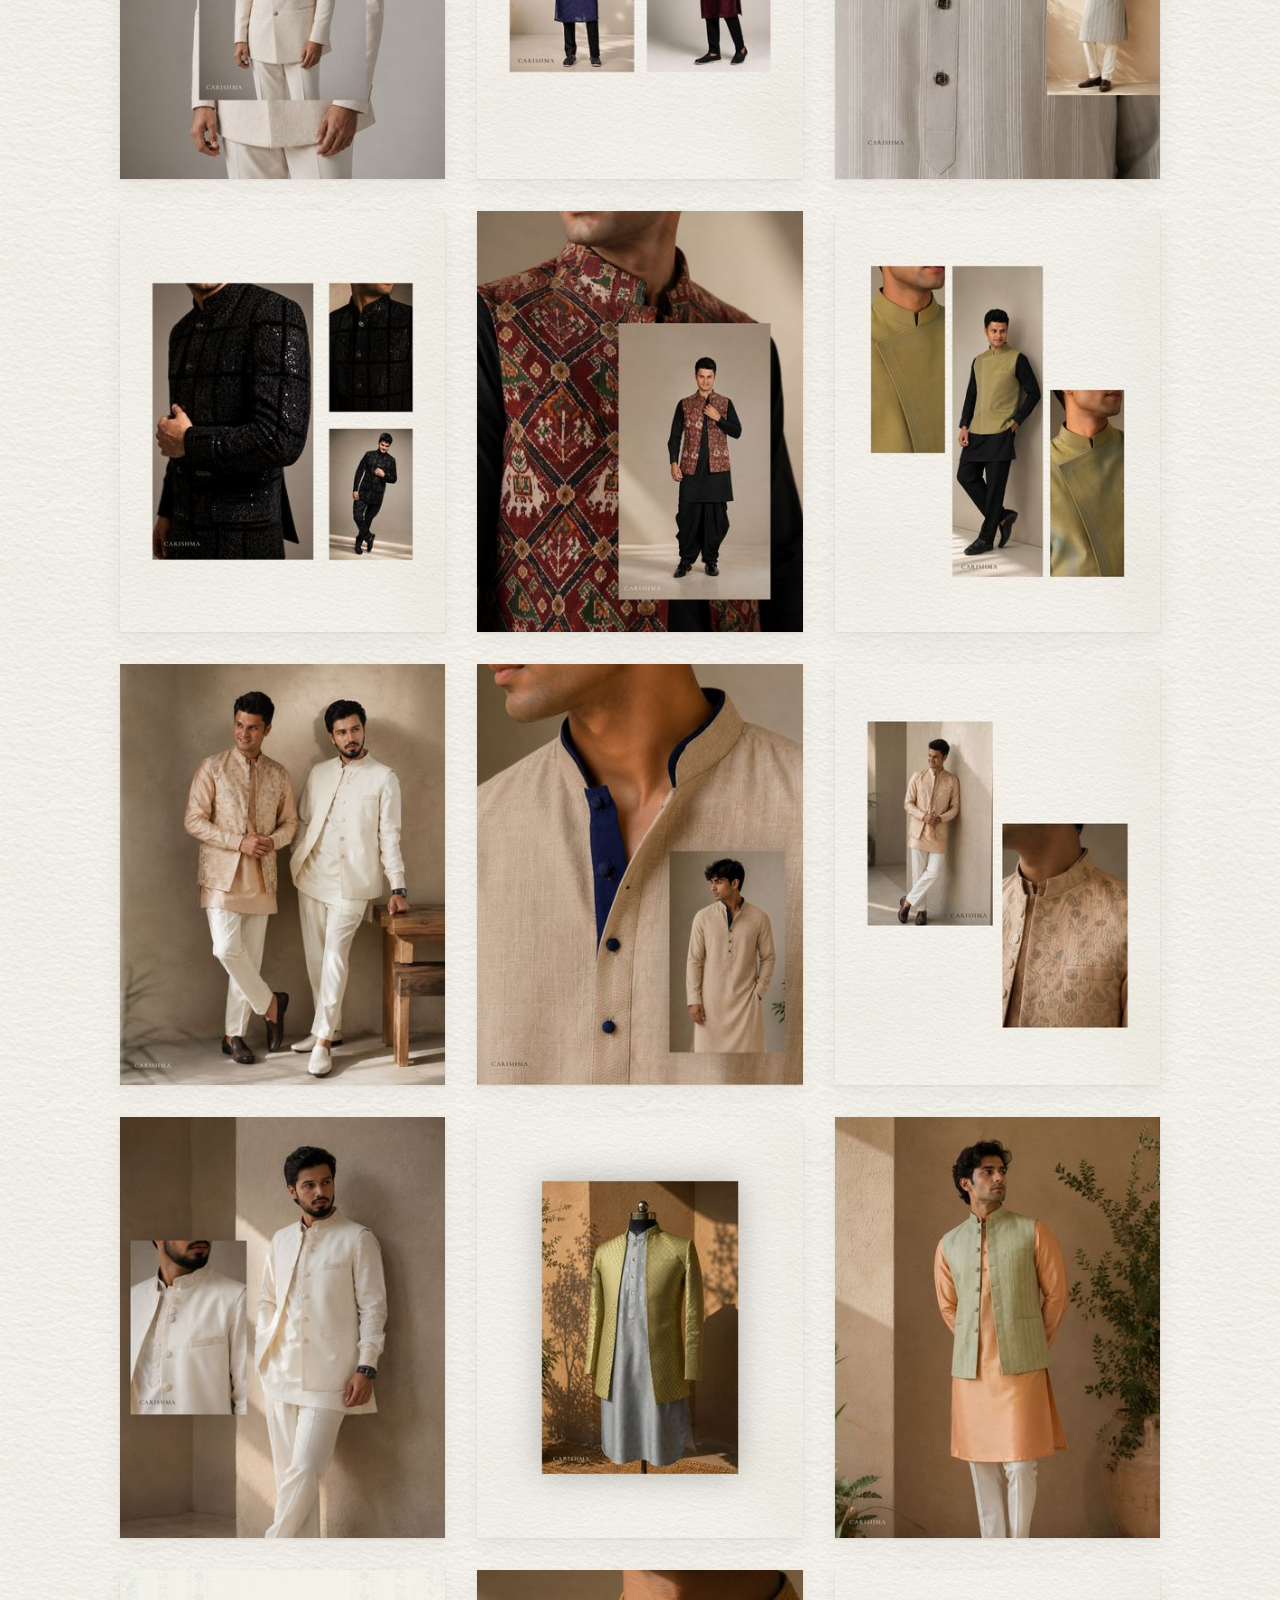
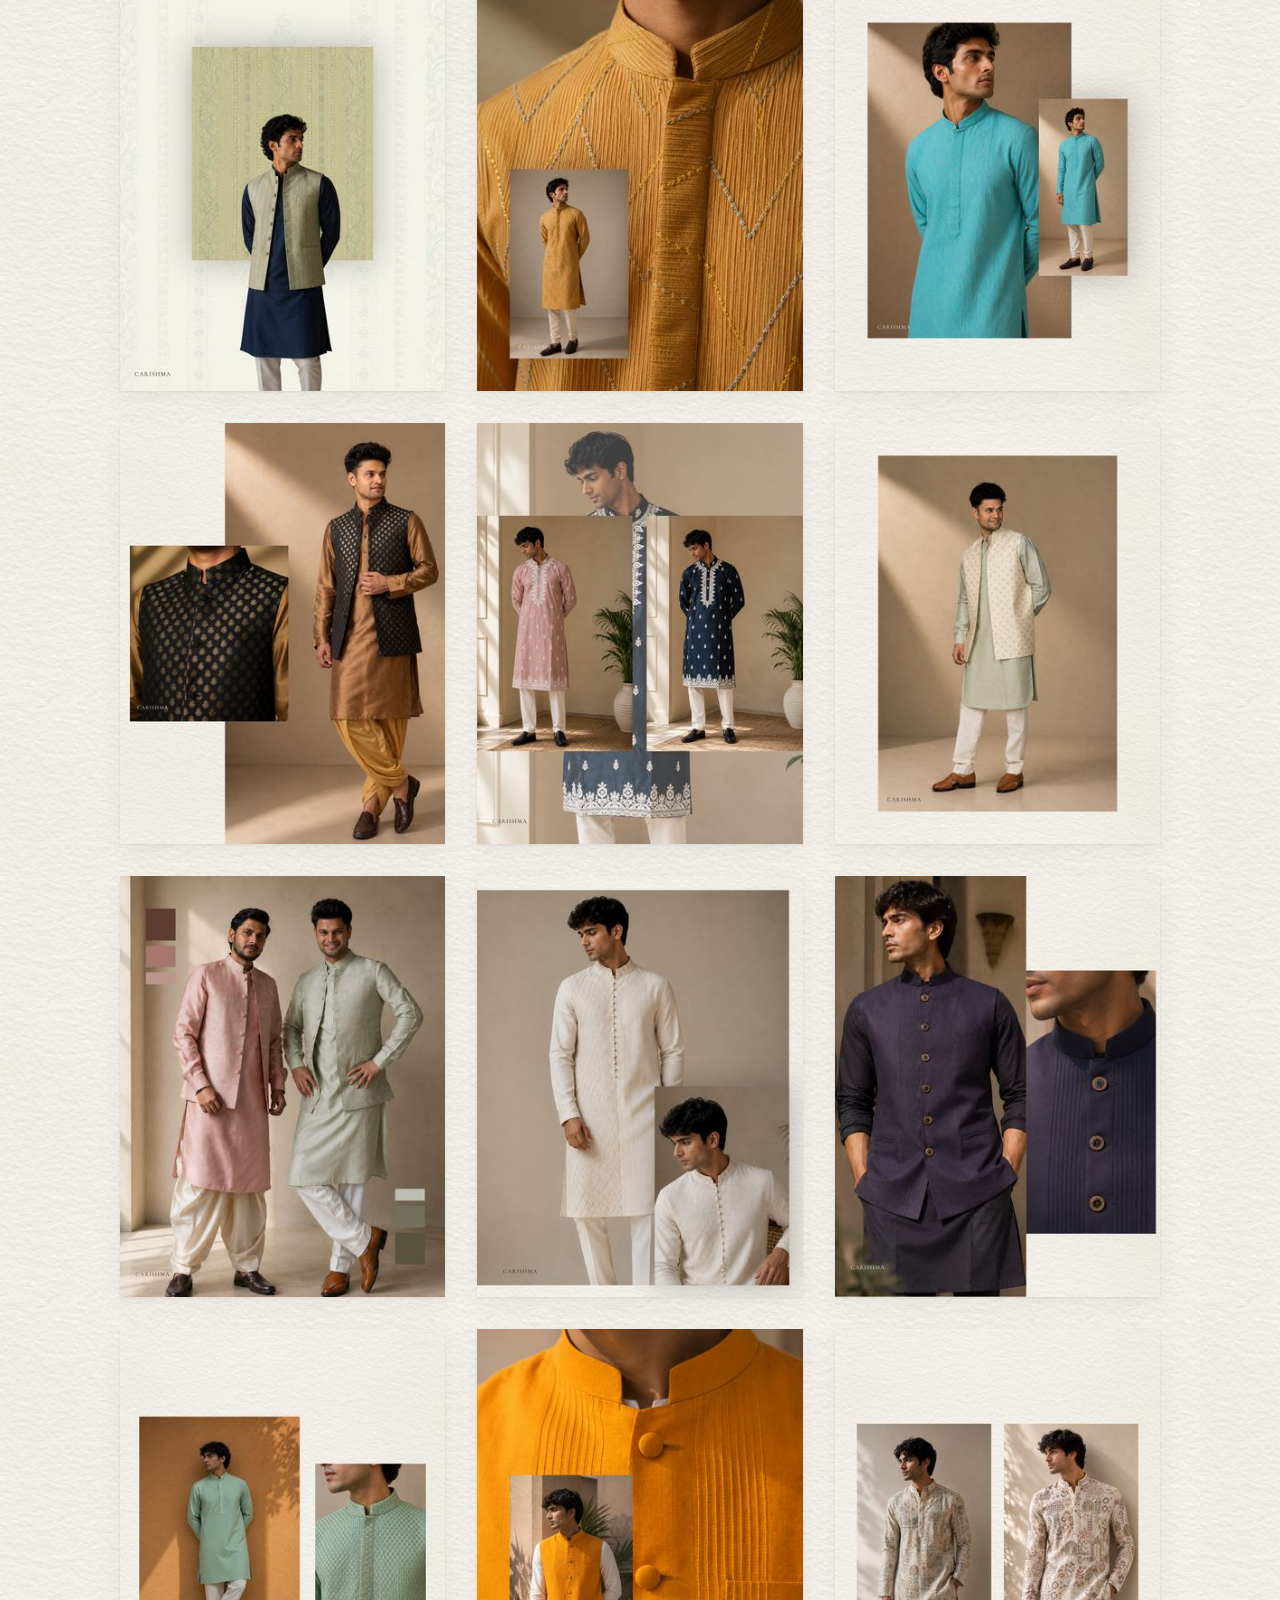
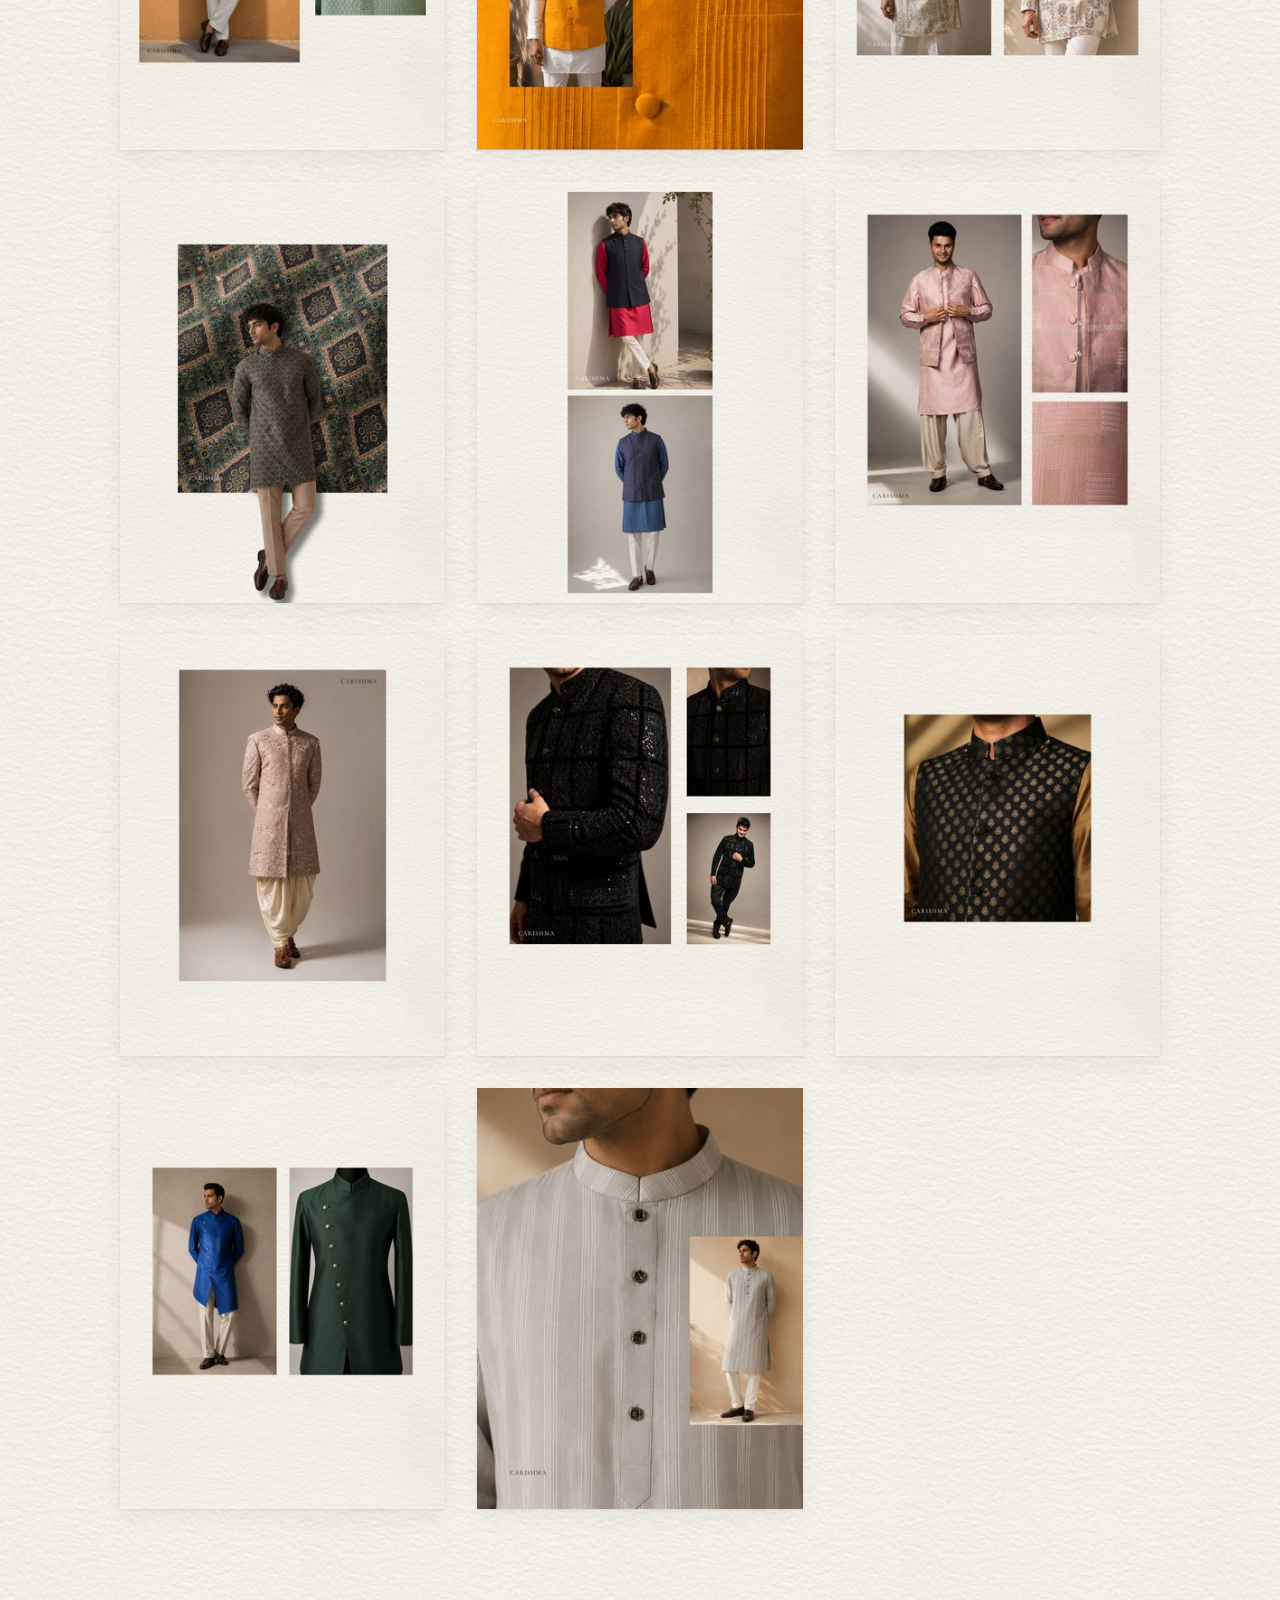
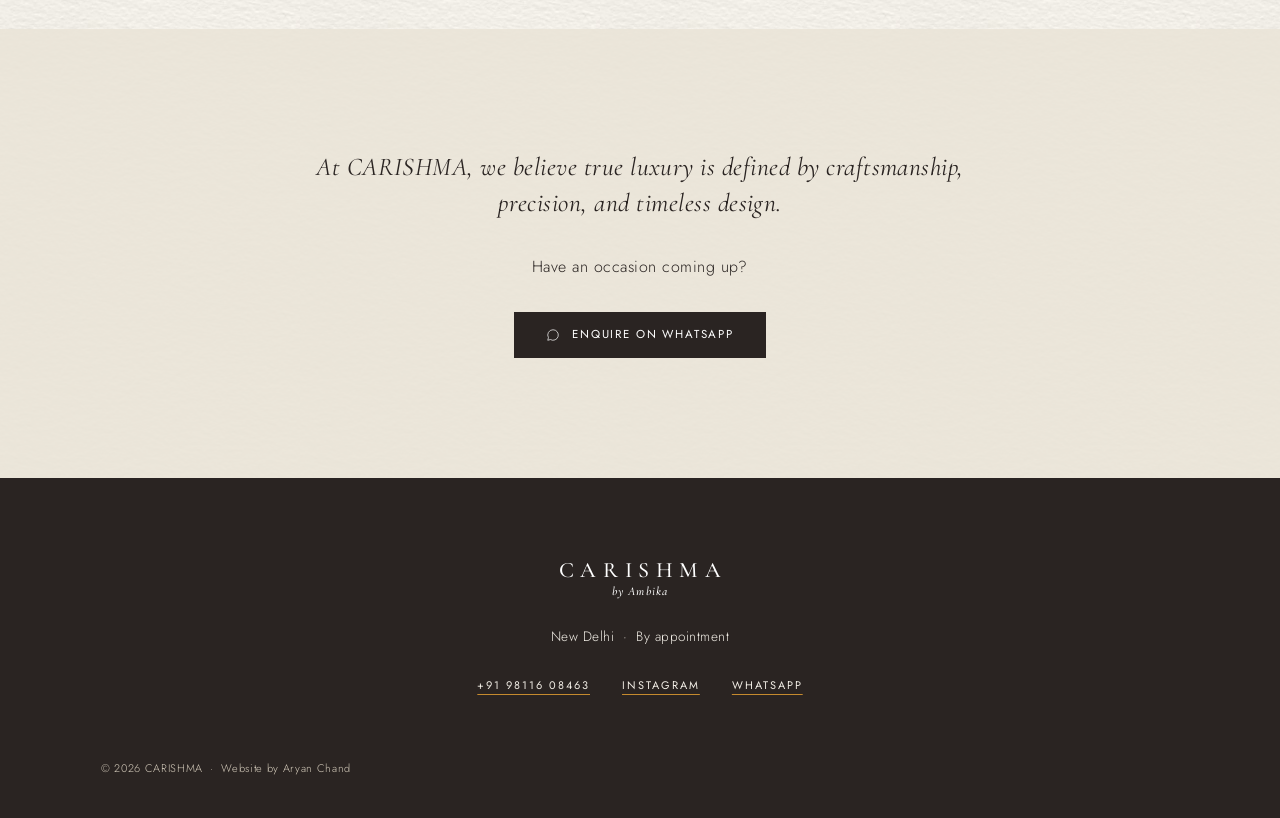
==== commit 967b050e: "Refresh image URLs for the edited catalogue pages" ====
--- a/lookbook.html
+++ b/lookbook.html
@@ -9,7 +9,7 @@
   <link rel="preconnect" href="https://fonts.googleapis.com">
   <link rel="preconnect" href="https://fonts.gstatic.com" crossorigin>
   <link href="https://fonts.googleapis.com/css2?family=Cormorant+Garamond:ital,wght@0,400;0,500;1,400;1,500&family=Jost:wght@300;400;500&display=swap" rel="stylesheet">
-  <link rel="stylesheet" href="css/style.css">
+  <link rel="stylesheet" href="css/style.css?v=4">
 </head>
 <body>
 
@@ -191,28 +191,28 @@
           </a>
         </figure>
         <figure id="page-30" class="page">
-          <a class="page__link" href="assets/catalogue/page-30.jpg">
-            <img src="assets/catalogue/page-30-sm.jpg" srcset="assets/catalogue/page-30-thumb.jpg 360w, assets/catalogue/page-30-sm.jpg 600w, assets/catalogue/page-30.jpg 1200w" sizes="(max-width: 720px) 50vw, 340px" width="1200" height="1553" alt="Rose pink Nehru jacket and kurta with dhoti, fabric detail" loading="lazy" decoding="async">
+          <a class="page__link" href="assets/catalogue/page-30.jpg?v=2">
+            <img src="assets/catalogue/page-30-sm.jpg?v=2" srcset="assets/catalogue/page-30-thumb.jpg?v=2 360w, assets/catalogue/page-30-sm.jpg?v=2 600w, assets/catalogue/page-30.jpg?v=2 1200w" sizes="(max-width: 720px) 50vw, 340px" width="1200" height="1553" alt="Rose pink Nehru jacket and kurta with dhoti, fabric detail" loading="lazy" decoding="async">
           </a>
         </figure>
         <figure id="page-31" class="page">
-          <a class="page__link" href="assets/catalogue/page-31.jpg">
-            <img src="assets/catalogue/page-31-sm.jpg" srcset="assets/catalogue/page-31-thumb.jpg 360w, assets/catalogue/page-31-sm.jpg 600w, assets/catalogue/page-31.jpg 1200w" sizes="(max-width: 720px) 50vw, 340px" width="1200" height="1553" alt="Rose pink embroidered sherwani with ivory dhoti" loading="lazy" decoding="async">
+          <a class="page__link" href="assets/catalogue/page-31.jpg?v=2">
+            <img src="assets/catalogue/page-31-sm.jpg?v=2" srcset="assets/catalogue/page-31-thumb.jpg?v=2 360w, assets/catalogue/page-31-sm.jpg?v=2 600w, assets/catalogue/page-31.jpg?v=2 1200w" sizes="(max-width: 720px) 50vw, 340px" width="1200" height="1553" alt="Rose pink embroidered sherwani with ivory dhoti" loading="lazy" decoding="async">
           </a>
         </figure>
         <figure id="page-32" class="page">
-          <a class="page__link" href="assets/catalogue/page-32.jpg">
-            <img src="assets/catalogue/page-32-sm.jpg" srcset="assets/catalogue/page-32-thumb.jpg 360w, assets/catalogue/page-32-sm.jpg 600w, assets/catalogue/page-32.jpg 1200w" sizes="(max-width: 720px) 50vw, 340px" width="1200" height="1553" alt="Black sequinned check bandhgala, three views" loading="lazy" decoding="async">
+          <a class="page__link" href="assets/catalogue/page-32.jpg?v=2">
+            <img src="assets/catalogue/page-32-sm.jpg?v=2" srcset="assets/catalogue/page-32-thumb.jpg?v=2 360w, assets/catalogue/page-32-sm.jpg?v=2 600w, assets/catalogue/page-32.jpg?v=2 1200w" sizes="(max-width: 720px) 50vw, 340px" width="1200" height="1553" alt="Black sequinned check bandhgala, three views" loading="lazy" decoding="async">
           </a>
         </figure>
         <figure id="page-33" class="page">
-          <a class="page__link" href="assets/catalogue/page-33.jpg">
-            <img src="assets/catalogue/page-33-sm.jpg" srcset="assets/catalogue/page-33-thumb.jpg 360w, assets/catalogue/page-33-sm.jpg 600w, assets/catalogue/page-33.jpg 1200w" sizes="(max-width: 720px) 50vw, 340px" width="1200" height="1553" alt="Black brocade Nehru jacket with gold motif over bronze kurta" loading="lazy" decoding="async">
+          <a class="page__link" href="assets/catalogue/page-33.jpg?v=2">
+            <img src="assets/catalogue/page-33-sm.jpg?v=2" srcset="assets/catalogue/page-33-thumb.jpg?v=2 360w, assets/catalogue/page-33-sm.jpg?v=2 600w, assets/catalogue/page-33.jpg?v=2 1200w" sizes="(max-width: 720px) 50vw, 340px" width="1200" height="1553" alt="Black brocade Nehru jacket with gold motif over bronze kurta" loading="lazy" decoding="async">
           </a>
         </figure>
         <figure id="page-34" class="page">
-          <a class="page__link" href="assets/catalogue/page-34.jpg">
-            <img src="assets/catalogue/page-34-sm.jpg" srcset="assets/catalogue/page-34-thumb.jpg 360w, assets/catalogue/page-34-sm.jpg 600w, assets/catalogue/page-34.jpg 1200w" sizes="(max-width: 720px) 50vw, 340px" width="1200" height="1553" alt="Royal blue kurta and emerald green angrakha-style sherwani" loading="lazy" decoding="async">
+          <a class="page__link" href="assets/catalogue/page-34.jpg?v=2">
+            <img src="assets/catalogue/page-34-sm.jpg?v=2" srcset="assets/catalogue/page-34-thumb.jpg?v=2 360w, assets/catalogue/page-34-sm.jpg?v=2 600w, assets/catalogue/page-34.jpg?v=2 1200w" sizes="(max-width: 720px) 50vw, 340px" width="1200" height="1553" alt="Royal blue kurta and emerald green angrakha-style sherwani" loading="lazy" decoding="async">
           </a>
         </figure>
         <figure id="page-35" class="page">
@@ -262,6 +262,6 @@
     <p class="lightbox__counter" aria-live="polite"></p>
   </div>
 
-  <script src="js/main.js"></script>
+  <script src="js/main.js?v=4"></script>
 </body>
 </html>
--- a/css/style.css
+++ b/css/style.css
@@ -368,7 +368,8 @@
   grid-template-columns: 6fr 5fr;
   gap: 64px;
   align-items: center;
-  padding: 48px 0 80px;
+  padding-top: 48px;
+  padding-bottom: 80px;
 }
 
 .hero__label {
@@ -412,6 +413,15 @@
 
 .about__portrait {
   aspect-ratio: 787 / 879;
+}
+
+.about__text {
+  text-align: center;
+}
+
+.about__text p {
+  margin-left: auto;
+  margin-right: auto;
 }
 
 .about__lead {
@@ -462,6 +472,15 @@
   order: 2;
 }
 
+.collection__text {
+  text-align: center;
+}
+
+.collection__text p {
+  margin-left: auto;
+  margin-right: auto;
+}
+
 .collection__numeral {
   display: block;
   font-family: var(--font-display);
@@ -541,7 +560,11 @@
   max-width: 100%;
   min-height: 400px;
   background: var(--paper-2);
-  box-shadow: var(--shadow-sheet);
+}
+
+.ig-card:has(iframe) {
+  min-height: 0;
+  background: transparent;
 }
 
 .ig-card blockquote {
@@ -550,6 +573,19 @@
 
 .ig-card .instagram-media {
   min-width: 0;
+}
+
+/* Instagram's script sets inline margins, radius and shadow on its iframe;
+   override them so the post reads as a sheet on the paper like everything else. */
+.ig-card iframe {
+  display: block;
+  width: 100% !important;
+  max-width: none !important;
+  min-width: 0 !important;
+  margin: 0 !important;
+  border: 0 !important;
+  border-radius: 0 !important;
+  box-shadow: var(--shadow-sheet) !important;
 }
 
 .instagram__handle a {
@@ -964,7 +1000,22 @@
     grid-template-columns: 1fr;
     gap: 40px;
     min-height: 0;
-    padding: 32px 0 var(--section);
+    padding-top: 32px;
+    padding-bottom: var(--section);
+  }
+
+  .hero__text {
+    text-align: center;
+  }
+
+  .hero h1,
+  .hero__sub {
+    margin-left: auto;
+    margin-right: auto;
+  }
+
+  .hero__actions {
+    align-items: center;
   }
 
   .hero__figure {
@@ -1010,8 +1061,19 @@
 
   /* Process */
   .step {
-    grid-template-columns: 48px 1fr;
+    grid-template-columns: 1fr;
     padding: 32px 0;
+    text-align: center;
+  }
+
+  .step__numeral {
+    padding-top: 0;
+    margin-bottom: 12px;
+  }
+
+  .step p {
+    margin-left: auto;
+    margin-right: auto;
   }
 
   /* Instagram */
@@ -1023,6 +1085,26 @@
   .contact {
     grid-template-columns: 1fr;
     gap: 56px;
+    text-align: center;
+  }
+
+  .contact__text p {
+    margin-left: auto;
+    margin-right: auto;
+  }
+
+  .contact__links {
+    align-items: center;
+  }
+
+  .field input,
+  .field textarea {
+    text-align: center;
+  }
+
+  .form__helper {
+    margin-left: auto;
+    margin-right: auto;
   }
 
   /* Footer */
